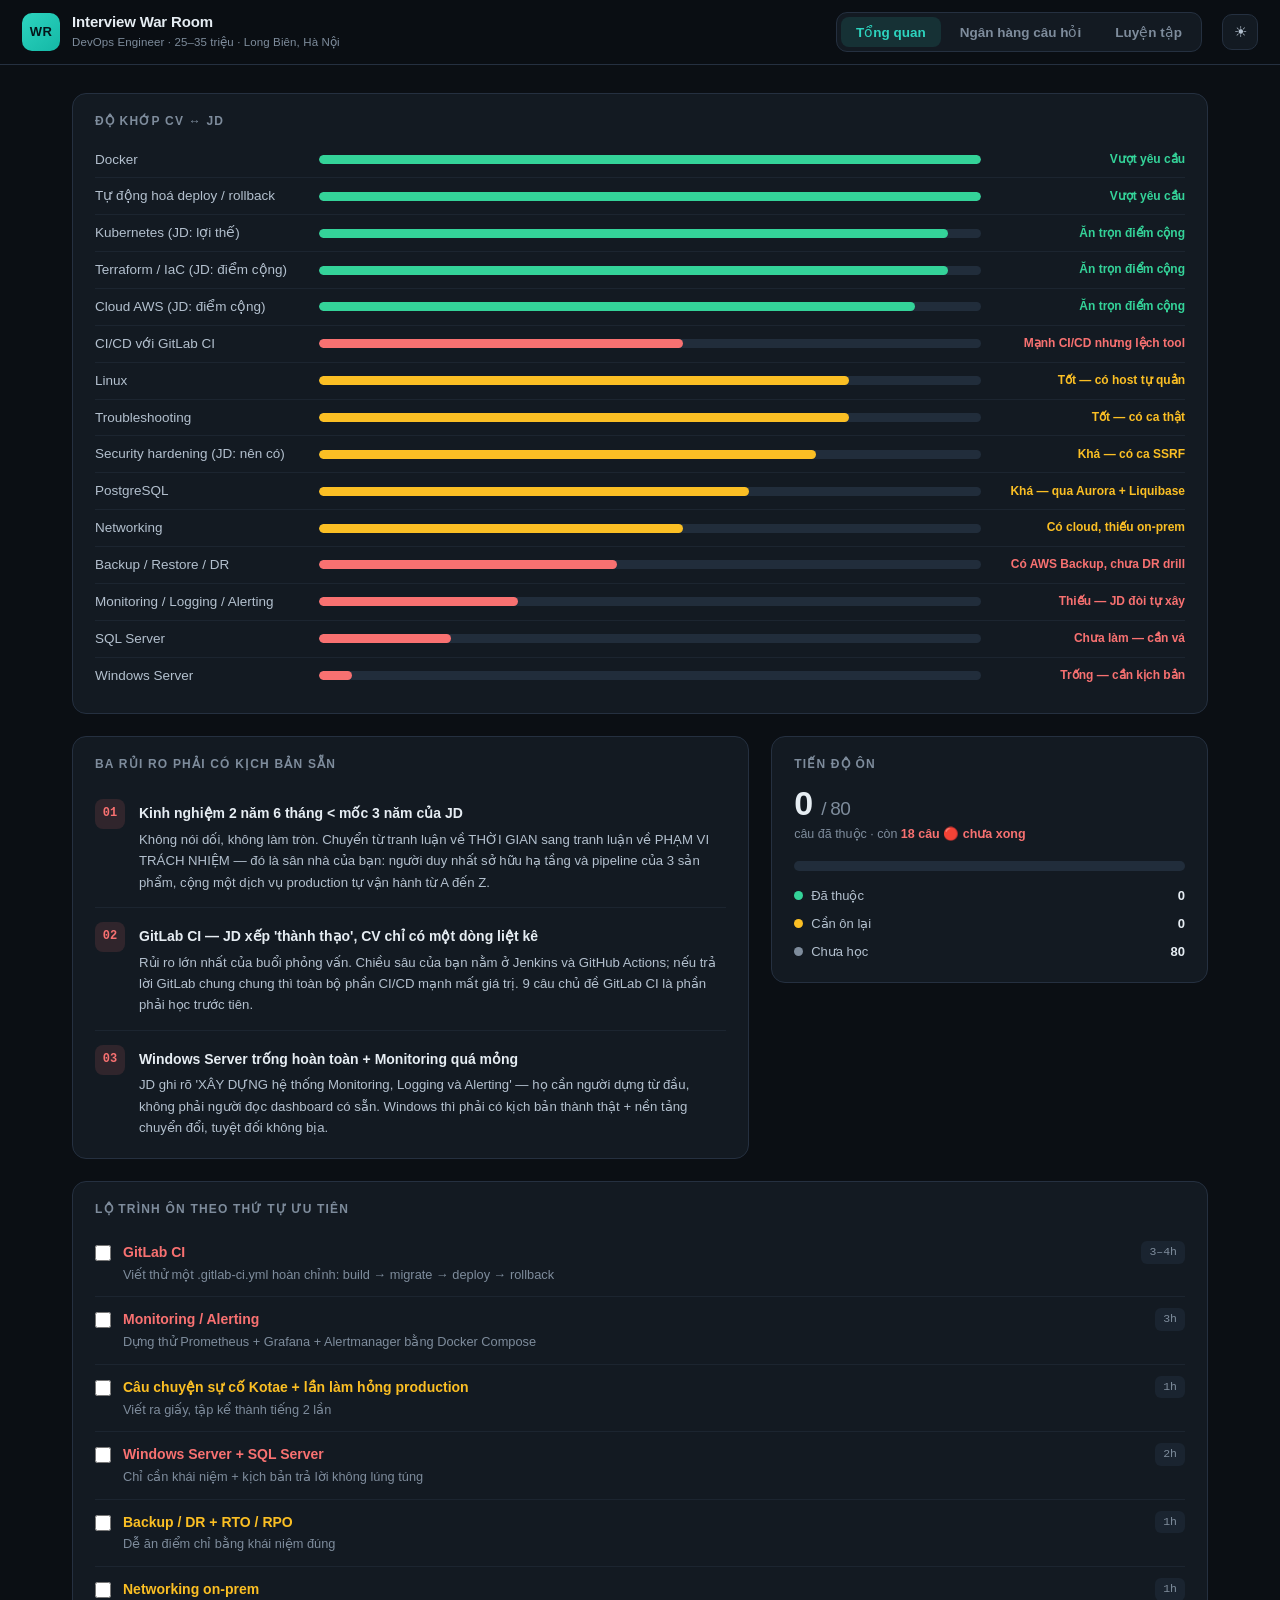
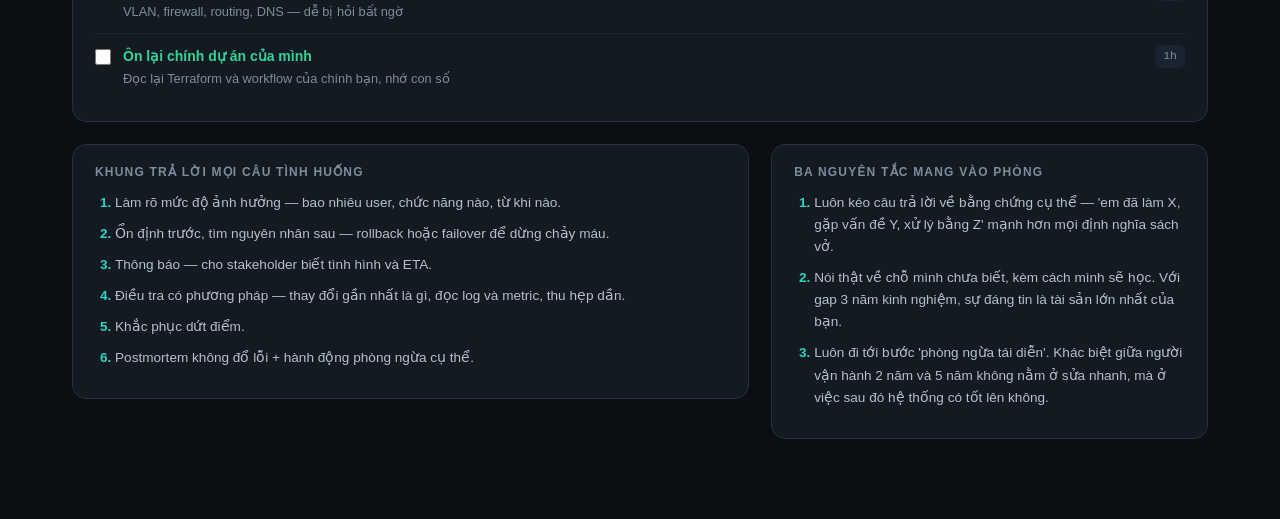
==== index.html @ 9ef762bd "feat: trang ôn phỏng vấn 3 màn hình, 91 câu hỏi Trang tĩnh không phụ thuộc thư viện ngoài, mở trực t" ====
<!DOCTYPE html>
<html lang="vi" data-theme="dark">
<head>
<meta charset="UTF-8">
<meta name="viewport" content="width=device-width, initial-scale=1">
<title>Interview War Room — DevOps Engineer</title>
<meta name="robots" content="noindex, nofollow, noarchive, nosnippet">
<meta name="googlebot" content="noindex, nofollow">
<meta name="description" content="Bộ ôn phỏng vấn vị trí DevOps Engineer: 91 câu hỏi, phân tích độ khớp CV và JD, chế độ luyện tập.">
<link rel="stylesheet" href="css/style.css">
<link rel="icon" href="data:image/svg+xml,<svg xmlns='http://www.w3.org/2000/svg' viewBox='0 0 100 100'><text y='.9em' font-size='90'>🎯</text></svg>">
</head>
<body>

<!-- ============ THANH TRÊN ============ -->
<header class="topbar">
  <div class="brand">
    <div class="brand-mark">WR</div>
    <div>
      <h1>Interview War Room</h1>
      <p class="brand-sub">DevOps Engineer · 25–35 triệu · Long Biên, Hà Nội</p>
    </div>
  </div>
  <nav class="tabs">
    <button class="tab is-active" data-view="dashboard">Tổng quan</button>
    <button class="tab" data-view="bank">Ngân hàng câu hỏi</button>
    <button class="tab" data-view="practice">Luyện tập</button>
  </nav>
  <button class="icon-btn" id="themeToggle" title="Đổi nền sáng / tối">☀</button>
</header>

<main>

<!-- ============ MÀN 1 · TỔNG QUAN ============ -->
<section class="view is-active" id="view-dashboard">
  <div class="wrap dash-grid">

    <div class="panel">
      <h2 class="section-title">Độ khớp CV ↔ JD</h2>
      <div id="matchList"></div>
    </div>

    <div class="two-col">
      <div class="panel">
        <h2 class="section-title">Ba rủi ro phải có kịch bản sẵn</h2>
        <div id="riskList"></div>
      </div>
      <div class="panel">
        <h2 class="section-title">Tiến độ ôn</h2>
        <div id="progressBox"></div>
      </div>
    </div>

    <div class="panel">
      <h2 class="section-title">Lộ trình ôn theo thứ tự ưu tiên</h2>
      <div id="roadmapList"></div>
    </div>

    <div class="two-col">
      <div class="panel">
        <h2 class="section-title">Khung trả lời mọi câu tình huống</h2>
        <ol class="rule-list" id="frameworkList"></ol>
      </div>
      <div class="panel">
        <h2 class="section-title">Ba nguyên tắc mang vào phòng</h2>
        <ol class="rule-list" id="ruleList"></ol>
      </div>
    </div>

  </div>
</section>

<!-- ============ MÀN 2 · NGÂN HÀNG CÂU HỎI ============ -->
<section class="view" id="view-bank">
  <div class="wrap">
    <div class="bank">

      <aside class="sidebar">
        <nav class="side-nav" id="sideNav"></nav>
      </aside>

      <div>
        <div class="toolbar">
          <label class="search">
            <span style="color:var(--muted)">⌕</span>
            <input type="search" id="searchInput" placeholder="Tìm trong câu hỏi, từ khoá, dàn ý…" autocomplete="off">
          </label>
          <div class="seg" id="segUu">
            <button data-uu="all" class="is-active">Tất cả</button>
            <button data-uu="gap">Gap</button>
            <button data-uu="high">Hay hỏi</button>
            <button data-uu="strong">Thế mạnh</button>
          </div>
          <label class="toggle">
            <input type="checkbox" id="chkChuaThuoc"> Chỉ câu chưa thuộc
          </label>
          <button class="btn btn-ghost" id="btnMoHet" style="padding:8px 14px;font-size:13px">Mở hết</button>
        </div>

        <div class="result-line" id="resultLine"></div>
        <div id="cardList"></div>
      </div>

    </div>
  </div>
</section>

<!-- ============ MÀN 3 · LUYỆN TẬP ============ -->
<section class="view" id="view-practice">
  <div class="practice-wrap">

    <div class="pr-bar">
      <span class="pr-count" id="prCount"></span>
      <span class="pr-timer" id="prTimer">00:00</span>
    </div>

    <div class="pr-stage" id="prStage">
      <div class="card-meta" id="prMeta"></div>
      <h2 class="pr-q" id="prQ"></h2>
      <div class="pr-body" id="prBody" hidden></div>
      <div class="pr-actions">
        <button class="btn" id="prReveal">Hiện gợi ý</button>
        <button class="btn btn-primary" id="prNext">Câu tiếp →</button>
        <button class="btn btn-ghost" id="prPrev">← Quay lại</button>
        <button class="btn btn-ghost" id="prShuffle" style="margin-left:auto">⟳ Trộn lại</button>
      </div>
    </div>

    <div class="pr-opts">
      <label class="toggle" style="background:transparent;border:0;padding:0">
        <input type="checkbox" id="prUuTien" checked> Ưu tiên câu 🔴 và câu chưa thuộc
      </label>
      <label class="toggle" style="background:transparent;border:0;padding:0">
        <input type="checkbox" id="prTron" checked> Trộn ngẫu nhiên
      </label>
    </div>

    <p class="pr-hint">
      <kbd>Space</kbd> hiện gợi ý · <kbd>→</kbd> câu tiếp · <kbd>←</kbd> quay lại
      &nbsp;·&nbsp; Đồng hồ chuyển vàng ở 1:30 và đỏ ở 2:00 — câu trả lời tốt thường gọn trong khoảng đó.
    </p>

  </div>
</section>

</main>

<script src="js/data.js"></script>
<script src="js/app.js"></script>
</body>
</html>
---- css/style.css ----
/* ============================================================
   Interview War Room — style.css
   Dark mặc định, có light mode, responsive, và bản in tử tế.
   ============================================================ */

/* ---------- 1. Design tokens ---------- */
:root {
  --bg:          #0b0f14;
  --surface:     #131a22;
  --surface-2:   #1a2430;
  --surface-3:   #212d3b;
  --border:      #253040;
  --border-soft: #1c2530;
  --text:        #e6edf3;
  --text-dim:    #b3c0ce;
  --muted:       #7e8c9c;
  --accent:      #2dd4bf;
  --accent-dim:  #14b8a6;
  --accent-bg:   rgba(45, 212, 191, .12);

  --gap:     #f87171;
  --gap-bg:  rgba(248, 113, 113, .13);
  --high:    #fbbf24;
  --high-bg: rgba(251, 191, 36, .13);
  --strong:  #34d399;
  --strong-bg: rgba(52, 211, 153, .13);

  --radius:   14px;
  --radius-s: 9px;
  --shadow:   0 1px 2px rgba(0,0,0,.4), 0 8px 24px rgba(0,0,0,.24);
  --mono: ui-monospace, "SF Mono", "JetBrains Mono", "Fira Code", Menlo, Consolas, monospace;
  --sans: -apple-system, BlinkMacSystemFont, "Segoe UI", Inter, "Noto Sans", Roboto, Arial, sans-serif;
}

[data-theme="light"] {
  --bg:          #f4f7fa;
  --surface:     #ffffff;
  --surface-2:   #eef2f6;
  --surface-3:   #e3e9f0;
  --border:      #d5dde6;
  --border-soft: #e6ecf2;
  --text:        #16202b;
  --text-dim:    #35475a;
  --muted:       #64748b;
  --accent:      #0d9488;
  --accent-dim:  #0f766e;
  --accent-bg:   rgba(13, 148, 136, .10);

  --gap:     #dc2626;
  --gap-bg:  rgba(220, 38, 38, .09);
  --high:    #b45309;
  --high-bg: rgba(180, 83, 9, .10);
  --strong:  #047857;
  --strong-bg: rgba(4, 120, 87, .10);

  --shadow: 0 1px 2px rgba(16,32,48,.06), 0 6px 20px rgba(16,32,48,.08);
}

/* ---------- 2. Base ---------- */
* { box-sizing: border-box; }

html { scroll-behavior: smooth; }

body {
  margin: 0;
  font-family: var(--sans);
  font-size: 15px;
  line-height: 1.62;
  color: var(--text);
  background: var(--bg);
  -webkit-font-smoothing: antialiased;
}

code, .mono { font-family: var(--mono); }

code {
  background: var(--surface-3);
  border: 1px solid var(--border-soft);
  border-radius: 5px;
  padding: .08em .4em;
  font-size: .87em;
  color: var(--accent);
  white-space: nowrap;
}
[data-theme="light"] code { color: var(--accent-dim); }

h1, h2, h3 { line-height: 1.3; margin: 0; font-weight: 650; letter-spacing: -.01em; }

button { font-family: inherit; font-size: inherit; cursor: pointer; }

::selection { background: var(--accent); color: #041014; }

/* ---------- 3. Topbar ---------- */
.topbar {
  position: sticky; top: 0; z-index: 50;
  display: flex; align-items: center; gap: 20px;
  padding: 12px 22px;
  background: color-mix(in srgb, var(--bg) 88%, transparent);
  backdrop-filter: blur(12px);
  border-bottom: 1px solid var(--border);
}

.brand { display: flex; align-items: center; gap: 12px; min-width: 0; }

.brand-mark {
  flex: none;
  width: 38px; height: 38px;
  display: grid; place-items: center;
  border-radius: 10px;
  background: linear-gradient(140deg, var(--accent), var(--accent-dim));
  color: #04161a;
  font-weight: 800; font-size: 13px; letter-spacing: .04em;
}

.brand h1 { font-size: 15px; }
.brand-sub { margin: 1px 0 0; font-size: 11.5px; color: var(--muted); letter-spacing: .01em; }

.tabs { display: flex; gap: 4px; margin-left: auto; background: var(--surface); padding: 4px; border-radius: 11px; border: 1px solid var(--border); }

.tab {
  border: 0; background: transparent; color: var(--muted);
  padding: 7px 15px; border-radius: 8px; font-size: 13.5px; font-weight: 550;
  transition: background .15s, color .15s;
  white-space: nowrap;
}
.tab:hover { color: var(--text-dim); }
.tab.is-active { background: var(--accent-bg); color: var(--accent); }

.icon-btn {
  flex: none;
  width: 36px; height: 36px;
  display: grid; place-items: center;
  border: 1px solid var(--border); border-radius: 10px;
  background: var(--surface); color: var(--text-dim);
  font-size: 15px;
  transition: border-color .15s, color .15s;
}
.icon-btn:hover { border-color: var(--accent); color: var(--accent); }

/* ---------- 4. Views & layout ---------- */
.view { display: none; }
.view.is-active { display: block; animation: fade .22s ease; }
@keyframes fade { from { opacity: 0; transform: translateY(4px); } to { opacity: 1; transform: none; } }

.wrap { max-width: 1180px; margin: 0 auto; padding: 28px 22px 80px; }

.section-title {
  font-size: 12px; font-weight: 700; letter-spacing: .1em; text-transform: uppercase;
  color: var(--muted); margin: 0 0 12px;
}

.panel {
  background: var(--surface);
  border: 1px solid var(--border);
  border-radius: var(--radius);
  padding: 20px 22px;
}

/* ---------- 5. Dashboard ---------- */
.dash-grid { display: grid; gap: 22px; }

.match-row {
  display: grid;
  grid-template-columns: 210px 1fr 190px;
  align-items: center; gap: 14px;
  padding: 7px 0;
  border-bottom: 1px solid var(--border-soft);
}
.match-row:last-child { border-bottom: 0; }
.match-name { font-size: 13.5px; color: var(--text-dim); }

.bar { height: 9px; border-radius: 99px; background: var(--surface-3); overflow: hidden; }
.bar > i {
  display: block; height: 100%; border-radius: 99px;
  background: var(--c);
  animation: grow .7s cubic-bezier(.22,.9,.3,1) both;
}
@keyframes grow { from { width: 0 !important; } }

.match-tag { font-size: 12px; font-weight: 600; color: var(--c); text-align: right; }

.two-col { display: grid; grid-template-columns: 1.55fr 1fr; gap: 22px; align-items: start; }

.risk-card {
  display: flex; gap: 14px;
  padding: 14px 0;
  border-bottom: 1px solid var(--border-soft);
}
.risk-card:last-child { border-bottom: 0; padding-bottom: 0; }
.risk-no {
  flex: none; font-family: var(--mono); font-size: 12px; font-weight: 700;
  color: var(--gap); background: var(--gap-bg);
  width: 30px; height: 30px; display: grid; place-items: center; border-radius: 8px;
}
.risk-ten { font-size: 14px; font-weight: 650; margin: 3px 0 4px; }
.risk-noi { font-size: 13.2px; color: var(--text-dim); margin: 0; }

.stat-big { font-size: 34px; font-weight: 700; letter-spacing: -.02em; line-height: 1.1; }
.stat-sub { font-size: 12.5px; color: var(--muted); margin-top: 2px; }

.progress-track { height: 10px; border-radius: 99px; background: var(--surface-3); overflow: hidden; margin: 16px 0 14px; }
.progress-track > i { display: block; height: 100%; background: linear-gradient(90deg, var(--accent-dim), var(--accent)); border-radius: 99px; transition: width .4s; }

.legend { display: flex; flex-direction: column; gap: 7px; font-size: 13px; }
.legend div { display: flex; align-items: center; gap: 8px; color: var(--text-dim); }
.legend b { margin-left: auto; font-variant-numeric: tabular-nums; color: var(--text); }
.dot { width: 9px; height: 9px; border-radius: 50%; background: var(--c); flex: none; }

.rm-item { display: flex; gap: 12px; align-items: flex-start; padding: 11px 0; border-bottom: 1px solid var(--border-soft); }
.rm-item:last-child { border-bottom: 0; }
.rm-item input { margin: 4px 0 0; width: 16px; height: 16px; accent-color: var(--accent); flex: none; cursor: pointer; }
.rm-item.done .rm-ten { text-decoration: line-through; color: var(--muted); }
.rm-ten { font-size: 14px; font-weight: 600; }
.rm-ghi { font-size: 12.8px; color: var(--muted); margin-top: 1px; }
.rm-gio { margin-left: auto; font-family: var(--mono); font-size: 11.5px; color: var(--muted); background: var(--surface-2); padding: 2px 8px; border-radius: 6px; flex: none; }

.rule-list { margin: 0; padding-left: 20px; }
.rule-list li { margin-bottom: 9px; color: var(--text-dim); font-size: 13.6px; }
.rule-list li::marker { color: var(--accent); font-weight: 700; }

/* ---------- 6. Bank layout ---------- */
.bank { display: grid; grid-template-columns: 236px 1fr; gap: 24px; align-items: start; }

.sidebar { position: sticky; top: 74px; }
.side-group + .side-group { margin-top: 18px; }
.side-head {
  font-size: 11px; font-weight: 700; letter-spacing: .09em; text-transform: uppercase;
  color: var(--muted); padding: 0 10px 7px;
}
.side-link {
  display: flex; align-items: center; gap: 8px; width: 100%;
  border: 0; background: transparent; color: var(--text-dim);
  padding: 6px 10px; border-radius: 8px; font-size: 13.4px; text-align: left;
  transition: background .13s, color .13s;
}
.side-link:hover { background: var(--surface-2); color: var(--text); }
.side-link.is-active { background: var(--accent-bg); color: var(--accent); font-weight: 600; }
.side-count { margin-left: auto; font-size: 11.5px; color: var(--muted); font-variant-numeric: tabular-nums; }
.side-link.is-active .side-count { color: var(--accent); }

/* ---------- 7. Toolbar ---------- */
.toolbar { display: flex; flex-wrap: wrap; gap: 10px; align-items: center; margin-bottom: 18px; }

.search {
  flex: 1 1 240px; min-width: 200px;
  display: flex; align-items: center; gap: 9px;
  background: var(--surface); border: 1px solid var(--border);
  border-radius: 10px; padding: 0 12px;
}
.search:focus-within { border-color: var(--accent); }
.search input {
  flex: 1; border: 0; outline: 0; background: transparent;
  color: var(--text); font-family: inherit; font-size: 14px; padding: 9px 0;
}
.search input::placeholder { color: var(--muted); }

.seg { display: flex; gap: 3px; background: var(--surface); border: 1px solid var(--border); border-radius: 10px; padding: 3px; }
.seg button {
  border: 0; background: transparent; color: var(--muted);
  padding: 6px 11px; border-radius: 7px; font-size: 12.8px; font-weight: 550; white-space: nowrap;
}
.seg button:hover { color: var(--text-dim); }
.seg button.is-active { background: var(--surface-3); color: var(--text); }
.seg button[data-uu="gap"].is-active     { background: var(--gap-bg);    color: var(--gap); }
.seg button[data-uu="high"].is-active    { background: var(--high-bg);   color: var(--high); }
.seg button[data-uu="strong"].is-active  { background: var(--strong-bg); color: var(--strong); }

.toggle {
  display: flex; align-items: center; gap: 8px;
  background: var(--surface); border: 1px solid var(--border);
  border-radius: 10px; padding: 8px 12px; font-size: 12.8px; color: var(--text-dim);
  user-select: none;
}
.toggle input { width: 15px; height: 15px; accent-color: var(--accent); cursor: pointer; margin: 0; }

.result-line { font-size: 12.5px; color: var(--muted); margin-bottom: 12px; }

/* ---------- 8. Question card ---------- */
.card {
  position: relative;
  background: var(--surface);
  border: 1px solid var(--border);
  border-left: 3px solid var(--c);
  border-radius: var(--radius);
  margin-bottom: 11px;
  overflow: hidden;
  transition: border-color .15s, box-shadow .18s, transform .18s;
}
.card:hover { box-shadow: var(--shadow); }
.card.is-open { border-color: var(--border); box-shadow: var(--shadow); }

.card-head { display: flex; align-items: flex-start; gap: 14px; padding: 15px 18px; cursor: pointer; }
.card-head:hover .card-q { color: var(--text); }

.card-main { flex: 1; min-width: 0; }

.card-meta { display: flex; align-items: center; gap: 9px; flex-wrap: wrap; margin-bottom: 7px; }

.pri {
  display: inline-flex; align-items: center; gap: 5px;
  font-size: 11px; font-weight: 700; letter-spacing: .02em;
  padding: 2px 8px; border-radius: 6px;
  color: var(--c); background: var(--c-bg);
}
.topic { font-size: 11.8px; color: var(--muted); }
.qid { font-family: var(--mono); font-size: 11px; color: var(--muted); opacity: .75; }

.card-q { font-size: 15.2px; font-weight: 600; color: var(--text-dim); margin: 0; transition: color .15s; }
.card.is-open .card-q { color: var(--text); }

.status-set { display: flex; gap: 3px; flex: none; }
.status-set button {
  width: 27px; height: 27px; display: grid; place-items: center;
  border: 1px solid var(--border); border-radius: 7px;
  background: transparent; color: var(--muted); font-size: 12px;
  transition: all .13s;
}
.status-set button:hover { border-color: var(--text-dim); color: var(--text-dim); }
.status-set button.on[data-s="new"]    { background: var(--surface-3); color: var(--text-dim); border-color: var(--border); }
.status-set button.on[data-s="review"] { background: var(--high-bg);   color: var(--high);   border-color: var(--high); }
.status-set button.on[data-s="known"]  { background: var(--strong-bg); color: var(--strong); border-color: var(--strong); }

.chev { flex: none; color: var(--muted); font-size: 11px; transition: transform .2s; margin-top: 4px; }
.card.is-open .chev { transform: rotate(180deg); }

.card-body { display: none; padding: 0 18px 18px; border-top: 1px dashed var(--border); margin-top: 2px; padding-top: 16px; }
.card.is-open .card-body { display: block; }

.blk + .blk { margin-top: 16px; }
.blk-head {
  font-size: 10.5px; font-weight: 700; letter-spacing: .1em; text-transform: uppercase;
  color: var(--muted); margin-bottom: 9px;
}

.chips { display: flex; flex-wrap: wrap; gap: 6px; }
.chip {
  font-family: var(--mono); font-size: 12px;
  background: var(--accent-bg); color: var(--accent);
  border: 1px solid color-mix(in srgb, var(--accent) 28%, transparent);
  padding: 3px 9px; border-radius: 7px;
}

.steps { list-style: none; margin: 0; padding: 0; counter-reset: s; }
.steps li {
  counter-increment: s;
  position: relative; padding-left: 30px; margin-bottom: 10px;
  font-size: 14px; color: var(--text-dim);
}
.steps li:last-child { margin-bottom: 0; }
.steps li::before {
  content: counter(s);
  position: absolute; left: 0; top: 1px;
  width: 20px; height: 20px; display: grid; place-items: center;
  border-radius: 6px; background: var(--surface-3); color: var(--muted);
  font-family: var(--mono); font-size: 11px; font-weight: 700;
}

.trap {
  display: flex; gap: 11px;
  background: var(--high-bg);
  border: 1px solid color-mix(in srgb, var(--high) 26%, transparent);
  border-radius: var(--radius-s);
  padding: 12px 14px;
  font-size: 13.4px; color: var(--text-dim);
}
.trap b { color: var(--high); font-weight: 700; }
.trap-ico { flex: none; color: var(--high); }

.empty { text-align: center; padding: 60px 20px; color: var(--muted); }
.empty-big { font-size: 32px; margin-bottom: 10px; opacity: .5; }

/* ---------- 9. Practice mode ---------- */
.practice-wrap { max-width: 760px; margin: 0 auto; padding: 40px 22px 80px; }

.pr-bar { display: flex; align-items: center; gap: 14px; margin-bottom: 30px; font-size: 12.5px; color: var(--muted); }
.pr-count { font-variant-numeric: tabular-nums; }
.pr-timer { margin-left: auto; font-family: var(--mono); font-size: 15px; color: var(--text-dim); font-variant-numeric: tabular-nums; }
.pr-timer.warn { color: var(--high); }
.pr-timer.over { color: var(--gap); }

.pr-stage {
  background: var(--surface); border: 1px solid var(--border);
  border-left: 3px solid var(--c);
  border-radius: var(--radius); padding: 34px 32px; min-height: 230px;
  display: flex; flex-direction: column;
}
.pr-q { font-size: 21px; font-weight: 650; line-height: 1.45; margin: 14px 0 0; }
.pr-body { margin-top: 26px; padding-top: 22px; border-top: 1px dashed var(--border); }
.pr-body[hidden] { display: none; }

.pr-actions { display: flex; gap: 10px; margin-top: 26px; flex-wrap: wrap; }
.btn {
  border: 1px solid var(--border); background: var(--surface-2); color: var(--text);
  padding: 10px 20px; border-radius: 10px; font-size: 14px; font-weight: 600;
  transition: all .14s;
}
.btn:hover { border-color: var(--text-dim); }
.btn-primary { background: var(--accent); border-color: var(--accent); color: #04161a; }
.btn-primary:hover { background: var(--accent-dim); border-color: var(--accent-dim); }
.btn-ghost { background: transparent; }

.pr-opts { display: flex; gap: 16px; flex-wrap: wrap; margin-top: 22px; font-size: 13px; color: var(--muted); }
.pr-hint { margin-top: 18px; font-size: 12px; color: var(--muted); text-align: center; }
kbd {
  font-family: var(--mono); font-size: 11px;
  background: var(--surface-2); border: 1px solid var(--border);
  border-bottom-width: 2px; border-radius: 5px; padding: 1px 6px; color: var(--text-dim);
}

/* ---------- 10. Responsive ---------- */
@media (max-width: 1000px) {
  .two-col { grid-template-columns: 1fr; }
  .bank { grid-template-columns: 1fr; }
  .sidebar { position: static; }
  .side-nav { display: flex; flex-wrap: wrap; gap: 6px; }
  .side-group { display: contents; }
  .side-head { width: 100%; padding: 8px 0 2px; }
  .side-link { width: auto; background: var(--surface); border: 1px solid var(--border); }
}

@media (max-width: 760px) {
  body { font-size: 14.5px; }
  .topbar { flex-wrap: wrap; gap: 12px; padding: 11px 16px; }
  .tabs { margin-left: 0; width: 100%; justify-content: space-between; }
  .tab { flex: 1; text-align: center; padding: 8px 6px; font-size: 12.8px; }
  .brand-sub { display: none; }
  .wrap { padding: 20px 14px 70px; }
  .panel { padding: 16px; border-radius: 12px; }
  .match-row { grid-template-columns: 1fr; gap: 5px; padding: 10px 0; }
  .match-tag { text-align: left; }
  .card-head { padding: 13px 14px; gap: 10px; }
  .card-body { padding: 14px 14px 16px; }
  .card-q { font-size: 14.6px; }
  .status-set { flex-direction: column; }
  .pr-stage { padding: 24px 18px; }
  .pr-q { font-size: 18px; }
  .practice-wrap { padding: 24px 14px 70px; }
}

/* ---------- 11. Print ---------- */
@media print {
  :root {
    --bg: #fff; --surface: #fff; --surface-2: #fff; --surface-3: #f2f2f2;
    --border: #bbb; --border-soft: #ddd;
    --text: #000; --text-dim: #222; --muted: #555; --accent: #0a6b60;
  }
  body { background: #fff; font-size: 11pt; }
  .topbar, .toolbar, .sidebar, .status-set, .chev, .icon-btn, .pr-actions, .pr-opts, .pr-hint, .result-line { display: none !important; }
  .view { display: block !important; }
  .bank { grid-template-columns: 1fr; }
  .wrap { max-width: none; padding: 0; }
  .card { break-inside: avoid; box-shadow: none; margin-bottom: 8pt; border: 1px solid #ccc; }
  .card .card-body { display: block !important; }
  .card-head { cursor: default; padding: 10pt 12pt 0; }
  .panel { break-inside: avoid; border: 1px solid #ccc; }
  a { color: #000; text-decoration: none; }
}
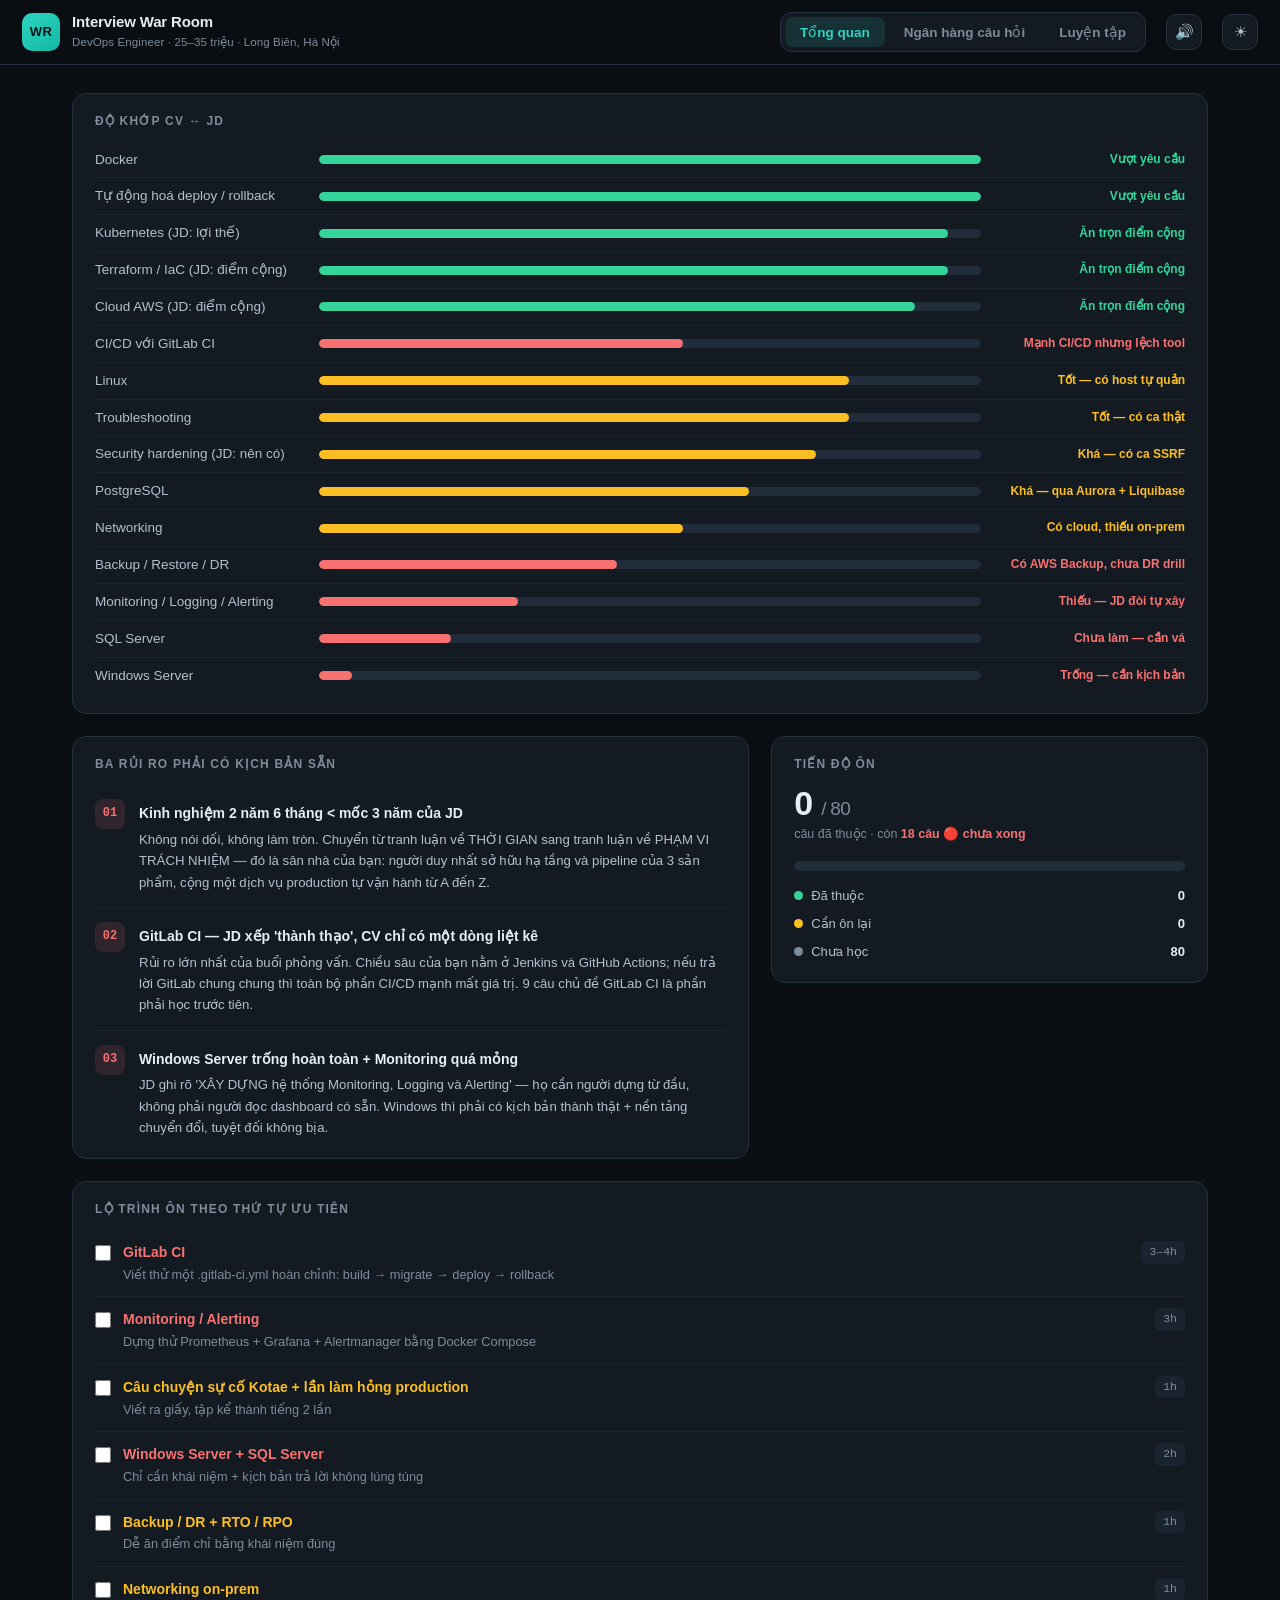
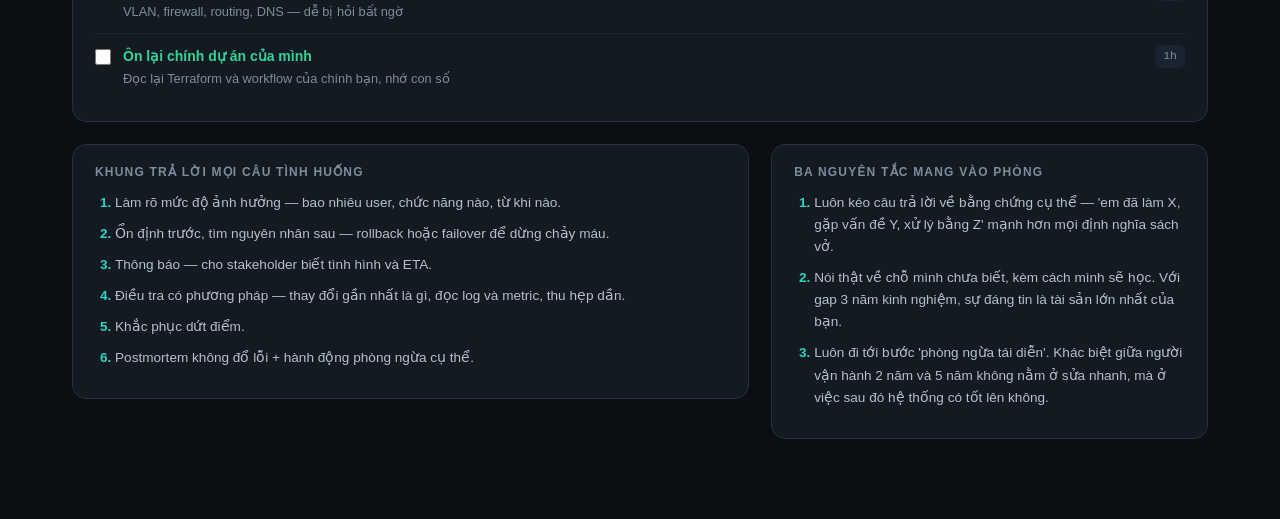
==== commit 7e4db06c: "feat: đọc câu hỏi và gợi ý thành tiếng Dùng Web Speech API có sẵn trong trình duyệt: không backend, " ====
--- a/index.html
+++ b/index.html
@@ -26,8 +26,33 @@
     <button class="tab" data-view="bank">Ngân hàng câu hỏi</button>
     <button class="tab" data-view="practice">Luyện tập</button>
   </nav>
+  <button class="icon-btn" id="audioToggle" title="Bảng điều khiển giọng đọc">🔊</button>
   <button class="icon-btn" id="themeToggle" title="Đổi nền sáng / tối">☀</button>
 </header>
+
+<!-- ============ THANH ÂM THANH ============ -->
+<div class="audiobar" id="audioBar" hidden>
+  <div class="audiobar-in">
+    <span class="am-status" id="amStatus">Chưa đọc gì</span>
+    <button class="btn-am" id="btnDung" disabled>■ Dừng</button>
+    <button class="btn-am" id="btnCai">Cài đặt giọng</button>
+  </div>
+  <div class="am-cai" id="amCai" hidden>
+    <label class="am-field">Giọng
+      <select id="selGiong"></select>
+    </label>
+    <label class="am-field">Tốc độ
+      <select id="selTocDo">
+        <option value="0.8">Chậm</option>
+        <option value="1" selected>Bình thường</option>
+        <option value="1.2">Nhanh</option>
+        <option value="1.5">Rất nhanh</option>
+      </select>
+    </label>
+    <button class="btn-am" id="btnThu">Nghe thử</button>
+  </div>
+  <p class="am-canh" id="amCanh" hidden></p>
+</div>
 
 <main>
 
@@ -122,7 +147,26 @@
         <button class="btn" id="prReveal">Hiện gợi ý</button>
         <button class="btn btn-primary" id="prNext">Câu tiếp →</button>
         <button class="btn btn-ghost" id="prPrev">← Quay lại</button>
-        <button class="btn btn-ghost" id="prShuffle" style="margin-left:auto">⟳ Trộn lại</button>
+        <button class="btn btn-ghost" id="prShuffle">⟳ Trộn lại</button>
+      </div>
+    </div>
+
+    <div class="pr-audio" id="prAudio">
+      <div class="pr-audio-row">
+        <button class="btn" id="prDocHoi">🔊 Đọc câu hỏi</button>
+        <button class="btn" id="prDocY">🔊 Đọc gợi ý</button>
+        <button class="btn btn-primary" id="prRanhTay">▶ Chế độ rảnh tay</button>
+      </div>
+      <div class="pr-audio-row pr-audio-opt">
+        <label class="toggle"><input type="checkbox" id="prTuDoc"> Tự đọc khi sang câu mới</label>
+        <label class="am-field">Chờ bạn trả lời
+          <select id="prCho">
+            <option value="15">15 giây</option>
+            <option value="25" selected>25 giây</option>
+            <option value="40">40 giây</option>
+            <option value="60">60 giây</option>
+          </select>
+        </label>
       </div>
     </div>
 
@@ -136,8 +180,8 @@
     </div>
 
     <p class="pr-hint">
-      <kbd>Space</kbd> hiện gợi ý · <kbd>→</kbd> câu tiếp · <kbd>←</kbd> quay lại
-      &nbsp;·&nbsp; Đồng hồ chuyển vàng ở 1:30 và đỏ ở 2:00 — câu trả lời tốt thường gọn trong khoảng đó.
+      <span class="only-desktop"><kbd>Space</kbd> hiện gợi ý · <kbd>→</kbd> câu tiếp · <kbd>←</kbd> quay lại
+      &nbsp;·&nbsp; </span>Đồng hồ chuyển vàng ở 1:30 và đỏ ở 2:00 — câu trả lời tốt thường gọn trong khoảng đó.
     </p>
 
   </div>
@@ -146,6 +190,7 @@
 </main>
 
 <script src="js/data.js"></script>
+<script src="js/tts.js"></script>
 <script src="js/app.js"></script>
 </body>
 </html>
--- a/css/style.css
+++ b/css/style.css
@@ -57,7 +57,7 @@
 }
 
 /* ---------- 2. Base ---------- */
-* { box-sizing: border-box; }
+* { box-sizing: border-box; -webkit-tap-highlight-color: transparent; }
 
 html { scroll-behavior: smooth; }
 
@@ -69,6 +69,8 @@
   color: var(--text);
   background: var(--bg);
   -webkit-font-smoothing: antialiased;
+  -webkit-text-size-adjust: 100%;
+  overflow-wrap: break-word;
 }
 
 code, .mono { font-family: var(--mono); }
@@ -219,9 +221,10 @@
 .rule-list li::marker { color: var(--accent); font-weight: 700; }
 
 /* ---------- 6. Bank layout ---------- */
-.bank { display: grid; grid-template-columns: 236px 1fr; gap: 24px; align-items: start; }
-
-.sidebar { position: sticky; top: 74px; }
+.bank { display: grid; grid-template-columns: 236px minmax(0, 1fr); gap: 24px; align-items: start; }
+.bank > * { min-width: 0; }   /* không có dòng này, dải chip cuộn ngang sẽ kéo phình cả grid */
+
+.sidebar { position: sticky; top: calc(var(--topbar-cao, 64px) + 11px); }
 .side-group + .side-group { margin-top: 18px; }
 .side-head {
   font-size: 11px; font-weight: 700; letter-spacing: .09em; text-transform: uppercase;
@@ -389,6 +392,7 @@
 .pr-body[hidden] { display: none; }
 
 .pr-actions { display: flex; gap: 10px; margin-top: 26px; flex-wrap: wrap; }
+#prShuffle { margin-left: auto; }
 .btn {
   border: 1px solid var(--border); background: var(--surface-2); color: var(--text);
   padding: 10px 20px; border-radius: 10px; font-size: 14px; font-weight: 600;
@@ -407,10 +411,93 @@
   border-bottom-width: 2px; border-radius: 5px; padding: 1px 6px; color: var(--text-dim);
 }
 
+/* ---------- 9b. Giọng đọc ---------- */
+.icon-btn.on { border-color: var(--accent); color: var(--accent); background: var(--accent-bg); }
+
+.audiobar {
+  position: sticky; top: var(--topbar-cao, 64px); z-index: 40;
+  background: color-mix(in srgb, var(--surface) 94%, transparent);
+  backdrop-filter: blur(10px);
+  border-bottom: 1px solid var(--border);
+}
+.audiobar-in {
+  max-width: 1180px; margin: 0 auto;
+  display: flex; flex-wrap: wrap; align-items: center; gap: 10px;
+  padding: 10px 22px;
+}
+
+.btn-am {
+  border: 1px solid var(--border); background: var(--surface-2); color: var(--text-dim);
+  padding: 7px 13px; border-radius: 8px; font-size: 12.8px; font-weight: 550;
+  transition: border-color .14s, color .14s;
+}
+.btn-am:hover:not(:disabled) { border-color: var(--accent); color: var(--accent); }
+.btn-am:disabled { opacity: .45; cursor: default; }
+
+.am-status {
+  font-size: 12.8px; color: var(--muted);
+  display: flex; align-items: center; gap: 8px;
+  min-width: 0; flex: 1 1 180px;
+}
+.am-status::before {
+  content: ""; flex: none;
+  width: 8px; height: 8px; border-radius: 50%;
+  background: var(--border);
+}
+body.dang-doc .am-status { color: var(--accent); }
+body.dang-doc .am-status::before { background: var(--accent); animation: nhip 1.1s ease-in-out infinite; }
+@keyframes nhip { 0%, 100% { opacity: .35; transform: scale(.8); } 50% { opacity: 1; transform: scale(1.25); } }
+
+.am-cai {
+  max-width: 1180px; margin: 0 auto;
+  display: flex; flex-wrap: wrap; align-items: center; gap: 12px;
+  padding: 0 22px 11px;
+}
+.btn-am.on { border-color: var(--accent); color: var(--accent); }
+
+.am-field { display: flex; align-items: center; gap: 7px; font-size: 12.5px; color: var(--muted); }
+.am-field select {
+  font-family: inherit; font-size: 12.8px;
+  background: var(--surface-2); color: var(--text);
+  border: 1px solid var(--border); border-radius: 8px;
+  padding: 6px 9px; max-width: 190px;
+}
+.am-field select:focus { outline: 0; border-color: var(--accent); }
+
+.am-canh {
+  max-width: 1180px; margin: 0 auto;
+  padding: 0 22px 11px;
+  font-size: 12.6px; color: var(--high); line-height: 1.55;
+}
+.am-canh code { color: inherit; }
+
+/* Nút loa trên từng thẻ */
+.tts-btn {
+  flex: none;
+  width: 27px; height: 27px; display: grid; place-items: center;
+  border: 1px solid var(--border); border-radius: 7px;
+  background: transparent; font-size: 12px; line-height: 1;
+  filter: grayscale(1) opacity(.55);
+  transition: filter .14s, border-color .14s;
+}
+.tts-btn:hover { filter: none; border-color: var(--accent); }
+
+/* Khu giọng đọc trong màn luyện tập */
+.pr-audio {
+  margin-top: 18px; padding: 15px 16px;
+  background: var(--surface); border: 1px solid var(--border); border-radius: var(--radius);
+  display: flex; flex-direction: column; gap: 11px;
+}
+.pr-audio-row { display: flex; flex-wrap: wrap; gap: 9px; align-items: center; }
+.pr-audio-row .btn { padding: 9px 15px; font-size: 13.3px; }
+.pr-audio-opt { padding-top: 10px; border-top: 1px dashed var(--border); font-size: 12.8px; }
+
 /* ---------- 10. Responsive ---------- */
+
+/* --- Máy tính bảng: bỏ cột sidebar, dồn về một cột --- */
 @media (max-width: 1000px) {
   .two-col { grid-template-columns: 1fr; }
-  .bank { grid-template-columns: 1fr; }
+  .bank { grid-template-columns: minmax(0, 1fr); }
   .sidebar { position: static; }
   .side-nav { display: flex; flex-wrap: wrap; gap: 6px; }
   .side-group { display: contents; }
@@ -418,23 +505,112 @@
   .side-link { width: auto; background: var(--surface); border: 1px solid var(--border); }
 }
 
+/* --- Điện thoại --- */
 @media (max-width: 760px) {
-  body { font-size: 14.5px; }
-  .topbar { flex-wrap: wrap; gap: 12px; padding: 11px 16px; }
-  .tabs { margin-left: 0; width: 100%; justify-content: space-between; }
-  .tab { flex: 1; text-align: center; padding: 8px 6px; font-size: 12.8px; }
+
+  body { font-size: 15px; line-height: 1.66; }
+
+  /* Thanh trên: hai hàng thay vì ba — nút đổi nền về cùng hàng với tiêu đề */
+  .topbar {
+    display: grid;
+    grid-template-columns: 1fr auto;
+    align-items: center;
+    gap: 9px 10px;
+    padding: 9px 14px;
+  }
+  .brand { grid-area: 1 / 1; }
+  .brand-mark { width: 32px; height: 32px; border-radius: 9px; font-size: 11.5px; }
+  .brand h1 { font-size: 14.5px; }
   .brand-sub { display: none; }
-  .wrap { padding: 20px 14px 70px; }
-  .panel { padding: 16px; border-radius: 12px; }
+  .icon-btn { grid-area: 1 / 2; width: 34px; height: 34px; }
+  .tabs { grid-area: 2 / 1 / 3 / 3; width: 100%; margin: 0; padding: 3px; }
+  .tab { flex: 1; text-align: center; padding: 9px 4px; font-size: 13px; }
+
+  .wrap { padding: 18px 14px 64px; }
+  .panel { padding: 15px 16px; border-radius: 12px; }
+
+  /* Chủ đề: dải cuộn ngang một hàng, tràn sát mép máy */
+  .sidebar { margin: 0 -14px 16px; min-width: 0; }
+  .side-nav {
+    flex-wrap: nowrap;
+    overflow-x: auto;
+    -webkit-overflow-scrolling: touch;
+    scrollbar-width: none;
+    padding: 2px 14px;
+    scroll-snap-type: x proximity;
+  }
+  .side-nav::-webkit-scrollbar { display: none; }
+  .side-head { display: none; }
+  .side-link { flex: none; white-space: nowrap; padding: 7px 13px; scroll-snap-align: start; }
+
+  /* Thanh công cụ: ô tìm kiếm riêng một hàng */
+  .toolbar { gap: 7px; margin-bottom: 13px; }
+  .search { flex: 1 1 100%; min-width: 0; }
+  .search input { font-size: 16px; }   /* dưới 16px thì iOS tự phóng to trang khi gõ */
+  .seg { flex: 1 1 100%; min-width: 0; overflow-x: auto; scrollbar-width: none; }
+  .seg::-webkit-scrollbar { display: none; }
+  .seg button { flex: 1 1 auto; white-space: nowrap; padding: 7px 9px; font-size: 12.5px; }
+  .toggle { flex: 1 1 auto; justify-content: center; padding: 8px 11px; }
+  #btnMoHet { flex: 0 0 auto; padding: 8px 14px !important; }
+
+  /* Thẻ câu hỏi: mũi tên nằm cạnh câu hỏi, nút trạng thái chỉ hiện khi mở thẻ
+     — nhờ vậy lúc lướt tìm câu, mỗi màn hình thấy được nhiều câu hơn hẳn */
+  .card { border-radius: 12px; margin-bottom: 9px; }
+  .card-head { flex-wrap: wrap; gap: 9px 8px; padding: 12px 14px; }
+  .card-main { flex: 1 1 calc(100% - 30px); }
+  .card-q { font-size: 15.4px; }
+  .chev { flex: none; align-self: flex-start; margin: 2px 0 0; padding: 4px; }
+  .status-set { flex: 1 1 100%; order: 3; flex-direction: row; gap: 6px; }
+  .status-set button { flex: 1; width: auto; height: 38px; font-size: 14px; }
+  .card:not(.is-open) .status-set { display: none; }
+  .card-body { padding: 15px 14px 16px; }
+  .steps li { padding-left: 27px; font-size: 14.6px; }
+  .trap { font-size: 14px; padding: 12px 13px; }
+  .blk + .blk { margin-top: 15px; }
+
+  /* Mã dài phải xuống dòng — không thì bị .card cắt mất chữ */
+  code { white-space: normal; overflow-wrap: anywhere; }
+  .chip { overflow-wrap: anywhere; }
+
+  /* Giọng đọc */
+  .audiobar-in { padding: 9px 14px; gap: 8px; }
+  .am-cai { padding: 0 14px 11px; gap: 9px; }
+  .am-canh { padding: 0 14px 10px; }
+  .am-field { flex: 1 1 100%; justify-content: space-between; }
+  .am-field select { flex: 1; max-width: 62%; font-size: 16px; }
+  .am-status { flex: 1 1 100%; }
+  .tts-btn { width: 34px; height: 34px; font-size: 15px; filter: none; }
+  .pr-audio { padding: 13px 14px; }
+  .pr-audio-row .btn { flex: 1 1 calc(50% - 5px); padding: 11px 8px; }
+  #prRanhTay { flex-basis: 100%; }
+  .pr-audio-opt { flex-direction: column; align-items: stretch; }
+
+  /* Tổng quan */
   .match-row { grid-template-columns: 1fr; gap: 5px; padding: 10px 0; }
   .match-tag { text-align: left; }
-  .card-head { padding: 13px 14px; gap: 10px; }
-  .card-body { padding: 14px 14px 16px; }
-  .card-q { font-size: 14.6px; }
-  .status-set { flex-direction: column; }
-  .pr-stage { padding: 24px 18px; }
-  .pr-q { font-size: 18px; }
-  .practice-wrap { padding: 24px 14px 70px; }
+  .rm-item { flex-wrap: wrap; }
+  .rm-gio { margin: 3px 0 0 28px; }
+  .risk-noi { font-size: 13.8px; }
+  .rule-list li { font-size: 14.2px; }
+
+  /* Luyện tập */
+  .practice-wrap { padding: 22px 14px 64px; }
+  .pr-stage { padding: 22px 17px; border-radius: 12px; }
+  .pr-q { font-size: 18.5px; }
+  .pr-actions { gap: 8px; }
+  .pr-actions .btn { flex: 1 1 calc(50% - 4px); padding: 12px 8px; }
+  #prShuffle { flex-basis: 100%; margin-left: 0; }
+  .pr-opts { flex-direction: column; gap: 10px; }
+  .only-desktop { display: none; }   /* phím tắt không dùng được trên điện thoại */
+}
+
+/* --- Điện thoại nhỏ (iPhone SE, máy 360px) --- */
+@media (max-width: 400px) {
+  .tab { font-size: 12.2px; padding: 9px 2px; }
+  .brand h1 { font-size: 13.5px; }
+  .card-q { font-size: 15px; }
+  .pr-q { font-size: 17px; }
+  .side-link { padding: 7px 11px; font-size: 13px; }
 }
 
 /* ---------- 11. Print ---------- */
@@ -445,9 +621,10 @@
     --text: #000; --text-dim: #222; --muted: #555; --accent: #0a6b60;
   }
   body { background: #fff; font-size: 11pt; }
-  .topbar, .toolbar, .sidebar, .status-set, .chev, .icon-btn, .pr-actions, .pr-opts, .pr-hint, .result-line { display: none !important; }
+  .topbar, .toolbar, .sidebar, .status-set, .chev, .icon-btn, .pr-actions, .pr-opts, .pr-hint,
+  .result-line, .audiobar, .am-cai, .tts-btn, .pr-audio { display: none !important; }
   .view { display: block !important; }
-  .bank { grid-template-columns: 1fr; }
+  .bank { grid-template-columns: minmax(0, 1fr); }
   .wrap { max-width: none; padding: 0; }
   .card { break-inside: avoid; box-shadow: none; margin-bottom: 8pt; border: 1px solid #ccc; }
   .card .card-body { display: block !important; }
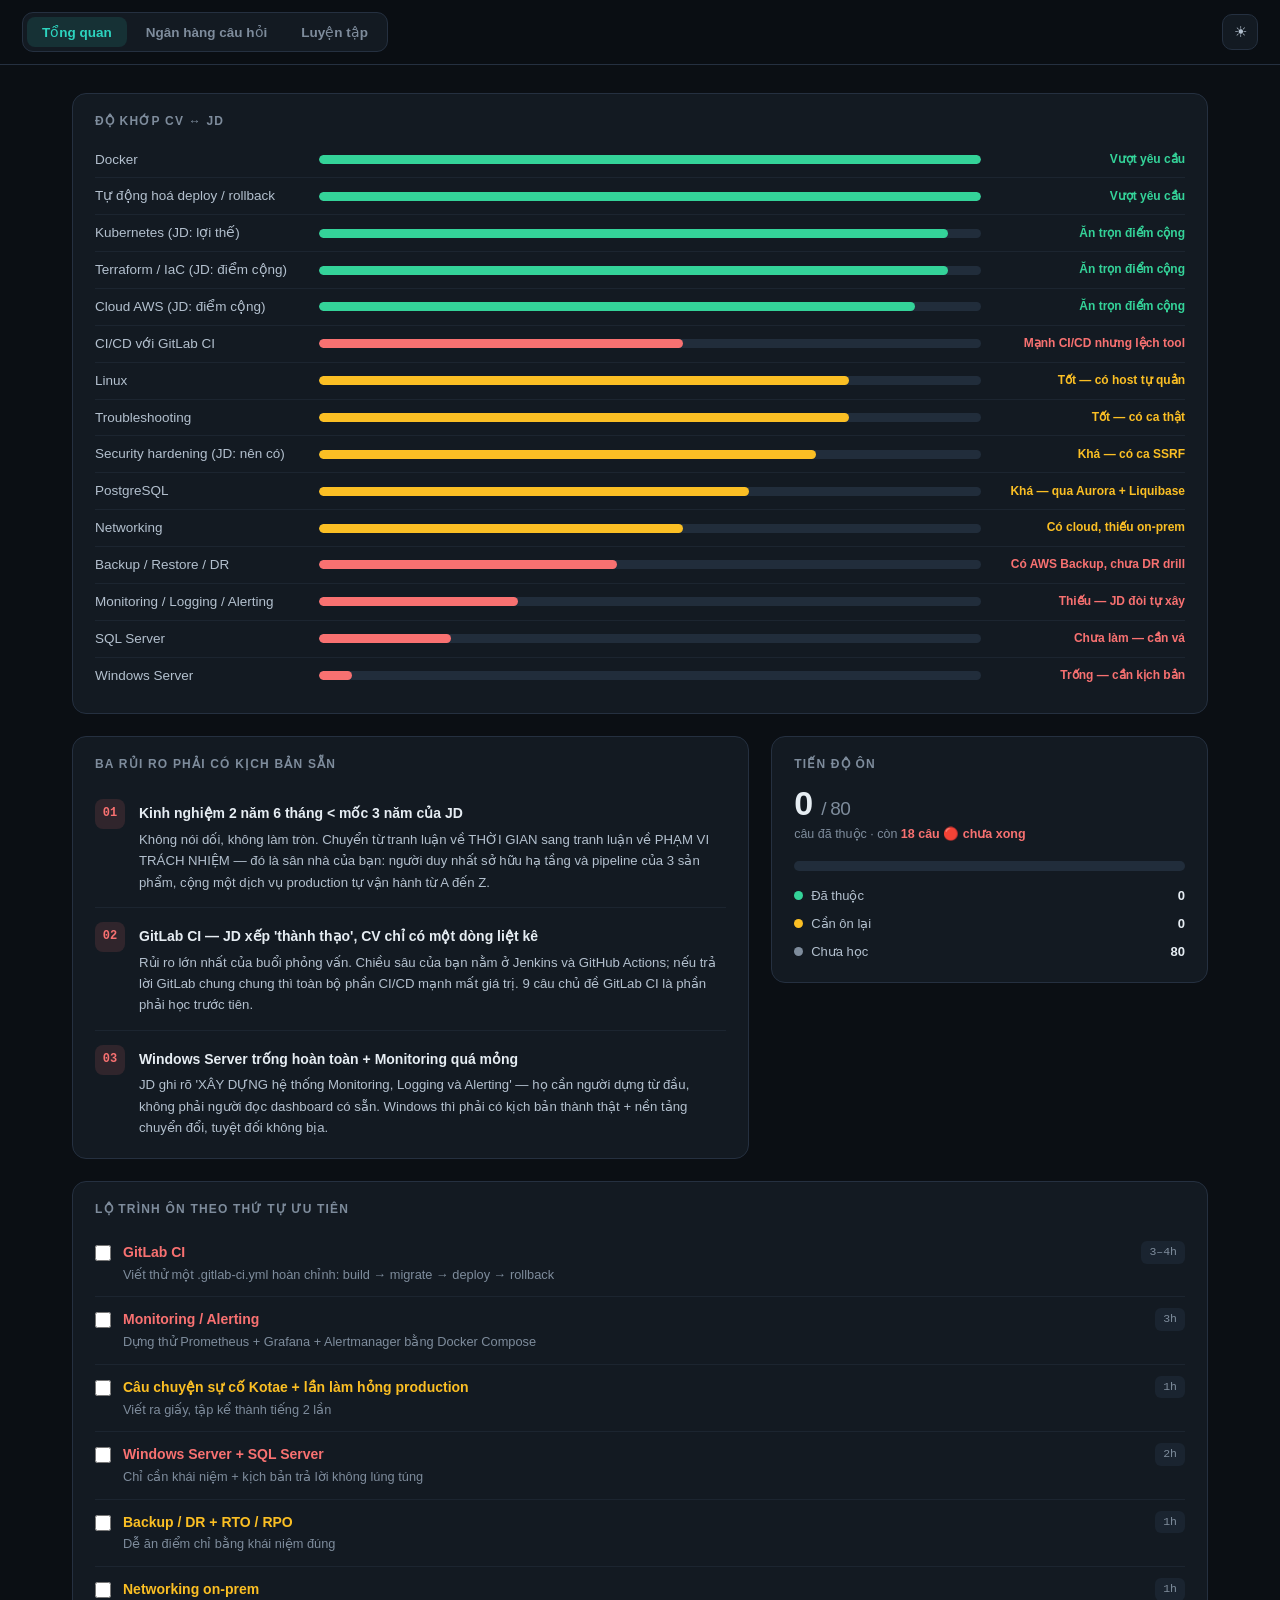
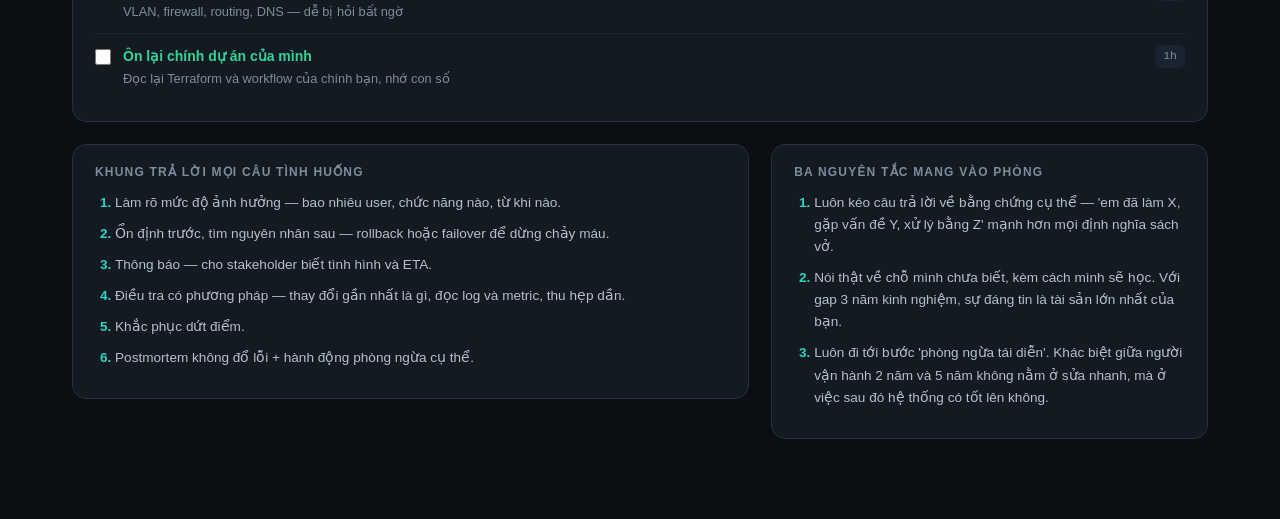
==== commit 6f833fe8: "fix: bỏ header thương hiệu và chức năng đọc giọng nói - Đổi tiêu đề tab thành "Interview Devops". - " ====
--- a/index.html
+++ b/index.html
@@ -3,7 +3,7 @@
 <head>
 <meta charset="UTF-8">
 <meta name="viewport" content="width=device-width, initial-scale=1">
-<title>Interview War Room — DevOps Engineer</title>
+<title>Interview Devops</title>
 <meta name="robots" content="noindex, nofollow, noarchive, nosnippet">
 <meta name="googlebot" content="noindex, nofollow">
 <meta name="description" content="Bộ ôn phỏng vấn vị trí DevOps Engineer: 91 câu hỏi, phân tích độ khớp CV và JD, chế độ luyện tập.">
@@ -14,45 +14,13 @@
 
 <!-- ============ THANH TRÊN ============ -->
 <header class="topbar">
-  <div class="brand">
-    <div class="brand-mark">WR</div>
-    <div>
-      <h1>Interview War Room</h1>
-      <p class="brand-sub">DevOps Engineer · 25–35 triệu · Long Biên, Hà Nội</p>
-    </div>
-  </div>
   <nav class="tabs">
     <button class="tab is-active" data-view="dashboard">Tổng quan</button>
     <button class="tab" data-view="bank">Ngân hàng câu hỏi</button>
     <button class="tab" data-view="practice">Luyện tập</button>
   </nav>
-  <button class="icon-btn" id="audioToggle" title="Bảng điều khiển giọng đọc">🔊</button>
   <button class="icon-btn" id="themeToggle" title="Đổi nền sáng / tối">☀</button>
 </header>
-
-<!-- ============ THANH ÂM THANH ============ -->
-<div class="audiobar" id="audioBar" hidden>
-  <div class="audiobar-in">
-    <span class="am-status" id="amStatus">Chưa đọc gì</span>
-    <button class="btn-am" id="btnDung" disabled>■ Dừng</button>
-    <button class="btn-am" id="btnCai">Cài đặt giọng</button>
-  </div>
-  <div class="am-cai" id="amCai" hidden>
-    <label class="am-field">Giọng
-      <select id="selGiong"></select>
-    </label>
-    <label class="am-field">Tốc độ
-      <select id="selTocDo">
-        <option value="0.8">Chậm</option>
-        <option value="1" selected>Bình thường</option>
-        <option value="1.2">Nhanh</option>
-        <option value="1.5">Rất nhanh</option>
-      </select>
-    </label>
-    <button class="btn-am" id="btnThu">Nghe thử</button>
-  </div>
-  <p class="am-canh" id="amCanh" hidden></p>
-</div>
 
 <main>
 
@@ -151,25 +119,6 @@
       </div>
     </div>
 
-    <div class="pr-audio" id="prAudio">
-      <div class="pr-audio-row">
-        <button class="btn" id="prDocHoi">🔊 Đọc câu hỏi</button>
-        <button class="btn" id="prDocY">🔊 Đọc gợi ý</button>
-        <button class="btn btn-primary" id="prRanhTay">▶ Chế độ rảnh tay</button>
-      </div>
-      <div class="pr-audio-row pr-audio-opt">
-        <label class="toggle"><input type="checkbox" id="prTuDoc"> Tự đọc khi sang câu mới</label>
-        <label class="am-field">Chờ bạn trả lời
-          <select id="prCho">
-            <option value="15">15 giây</option>
-            <option value="25" selected>25 giây</option>
-            <option value="40">40 giây</option>
-            <option value="60">60 giây</option>
-          </select>
-        </label>
-      </div>
-    </div>
-
     <div class="pr-opts">
       <label class="toggle" style="background:transparent;border:0;padding:0">
         <input type="checkbox" id="prUuTien" checked> Ưu tiên câu 🔴 và câu chưa thuộc
@@ -190,7 +139,6 @@
 </main>
 
 <script src="js/data.js"></script>
-<script src="js/tts.js"></script>
 <script src="js/app.js"></script>
 </body>
 </html>
--- a/css/style.css
+++ b/css/style.css
@@ -102,22 +102,7 @@
   border-bottom: 1px solid var(--border);
 }
 
-.brand { display: flex; align-items: center; gap: 12px; min-width: 0; }
-
-.brand-mark {
-  flex: none;
-  width: 38px; height: 38px;
-  display: grid; place-items: center;
-  border-radius: 10px;
-  background: linear-gradient(140deg, var(--accent), var(--accent-dim));
-  color: #04161a;
-  font-weight: 800; font-size: 13px; letter-spacing: .04em;
-}
-
-.brand h1 { font-size: 15px; }
-.brand-sub { margin: 1px 0 0; font-size: 11.5px; color: var(--muted); letter-spacing: .01em; }
-
-.tabs { display: flex; gap: 4px; margin-left: auto; background: var(--surface); padding: 4px; border-radius: 11px; border: 1px solid var(--border); }
+.tabs { display: flex; gap: 4px; margin-right: auto; background: var(--surface); padding: 4px; border-radius: 11px; border: 1px solid var(--border); }
 
 .tab {
   border: 0; background: transparent; color: var(--muted);
@@ -224,7 +209,7 @@
 .bank { display: grid; grid-template-columns: 236px minmax(0, 1fr); gap: 24px; align-items: start; }
 .bank > * { min-width: 0; }   /* không có dòng này, dải chip cuộn ngang sẽ kéo phình cả grid */
 
-.sidebar { position: sticky; top: calc(var(--topbar-cao, 64px) + 11px); }
+.sidebar { position: sticky; top: 74px; }
 .side-group + .side-group { margin-top: 18px; }
 .side-head {
   font-size: 11px; font-weight: 700; letter-spacing: .09em; text-transform: uppercase;
@@ -411,87 +396,6 @@
   border-bottom-width: 2px; border-radius: 5px; padding: 1px 6px; color: var(--text-dim);
 }
 
-/* ---------- 9b. Giọng đọc ---------- */
-.icon-btn.on { border-color: var(--accent); color: var(--accent); background: var(--accent-bg); }
-
-.audiobar {
-  position: sticky; top: var(--topbar-cao, 64px); z-index: 40;
-  background: color-mix(in srgb, var(--surface) 94%, transparent);
-  backdrop-filter: blur(10px);
-  border-bottom: 1px solid var(--border);
-}
-.audiobar-in {
-  max-width: 1180px; margin: 0 auto;
-  display: flex; flex-wrap: wrap; align-items: center; gap: 10px;
-  padding: 10px 22px;
-}
-
-.btn-am {
-  border: 1px solid var(--border); background: var(--surface-2); color: var(--text-dim);
-  padding: 7px 13px; border-radius: 8px; font-size: 12.8px; font-weight: 550;
-  transition: border-color .14s, color .14s;
-}
-.btn-am:hover:not(:disabled) { border-color: var(--accent); color: var(--accent); }
-.btn-am:disabled { opacity: .45; cursor: default; }
-
-.am-status {
-  font-size: 12.8px; color: var(--muted);
-  display: flex; align-items: center; gap: 8px;
-  min-width: 0; flex: 1 1 180px;
-}
-.am-status::before {
-  content: ""; flex: none;
-  width: 8px; height: 8px; border-radius: 50%;
-  background: var(--border);
-}
-body.dang-doc .am-status { color: var(--accent); }
-body.dang-doc .am-status::before { background: var(--accent); animation: nhip 1.1s ease-in-out infinite; }
-@keyframes nhip { 0%, 100% { opacity: .35; transform: scale(.8); } 50% { opacity: 1; transform: scale(1.25); } }
-
-.am-cai {
-  max-width: 1180px; margin: 0 auto;
-  display: flex; flex-wrap: wrap; align-items: center; gap: 12px;
-  padding: 0 22px 11px;
-}
-.btn-am.on { border-color: var(--accent); color: var(--accent); }
-
-.am-field { display: flex; align-items: center; gap: 7px; font-size: 12.5px; color: var(--muted); }
-.am-field select {
-  font-family: inherit; font-size: 12.8px;
-  background: var(--surface-2); color: var(--text);
-  border: 1px solid var(--border); border-radius: 8px;
-  padding: 6px 9px; max-width: 190px;
-}
-.am-field select:focus { outline: 0; border-color: var(--accent); }
-
-.am-canh {
-  max-width: 1180px; margin: 0 auto;
-  padding: 0 22px 11px;
-  font-size: 12.6px; color: var(--high); line-height: 1.55;
-}
-.am-canh code { color: inherit; }
-
-/* Nút loa trên từng thẻ */
-.tts-btn {
-  flex: none;
-  width: 27px; height: 27px; display: grid; place-items: center;
-  border: 1px solid var(--border); border-radius: 7px;
-  background: transparent; font-size: 12px; line-height: 1;
-  filter: grayscale(1) opacity(.55);
-  transition: filter .14s, border-color .14s;
-}
-.tts-btn:hover { filter: none; border-color: var(--accent); }
-
-/* Khu giọng đọc trong màn luyện tập */
-.pr-audio {
-  margin-top: 18px; padding: 15px 16px;
-  background: var(--surface); border: 1px solid var(--border); border-radius: var(--radius);
-  display: flex; flex-direction: column; gap: 11px;
-}
-.pr-audio-row { display: flex; flex-wrap: wrap; gap: 9px; align-items: center; }
-.pr-audio-row .btn { padding: 9px 15px; font-size: 13.3px; }
-.pr-audio-opt { padding-top: 10px; border-top: 1px dashed var(--border); font-size: 12.8px; }
-
 /* ---------- 10. Responsive ---------- */
 
 /* --- Máy tính bảng: bỏ cột sidebar, dồn về một cột --- */
@@ -510,7 +414,7 @@
 
   body { font-size: 15px; line-height: 1.66; }
 
-  /* Thanh trên: hai hàng thay vì ba — nút đổi nền về cùng hàng với tiêu đề */
+  /* Thanh trên: các tab và nút đổi nền chung một hàng */
   .topbar {
     display: grid;
     grid-template-columns: 1fr auto;
@@ -518,12 +422,8 @@
     gap: 9px 10px;
     padding: 9px 14px;
   }
-  .brand { grid-area: 1 / 1; }
-  .brand-mark { width: 32px; height: 32px; border-radius: 9px; font-size: 11.5px; }
-  .brand h1 { font-size: 14.5px; }
-  .brand-sub { display: none; }
   .icon-btn { grid-area: 1 / 2; width: 34px; height: 34px; }
-  .tabs { grid-area: 2 / 1 / 3 / 3; width: 100%; margin: 0; padding: 3px; }
+  .tabs { grid-area: 1 / 1; width: 100%; margin: 0; padding: 3px; }
   .tab { flex: 1; text-align: center; padding: 9px 4px; font-size: 13px; }
 
   .wrap { padding: 18px 14px 64px; }
@@ -572,19 +472,6 @@
   code { white-space: normal; overflow-wrap: anywhere; }
   .chip { overflow-wrap: anywhere; }
 
-  /* Giọng đọc */
-  .audiobar-in { padding: 9px 14px; gap: 8px; }
-  .am-cai { padding: 0 14px 11px; gap: 9px; }
-  .am-canh { padding: 0 14px 10px; }
-  .am-field { flex: 1 1 100%; justify-content: space-between; }
-  .am-field select { flex: 1; max-width: 62%; font-size: 16px; }
-  .am-status { flex: 1 1 100%; }
-  .tts-btn { width: 34px; height: 34px; font-size: 15px; filter: none; }
-  .pr-audio { padding: 13px 14px; }
-  .pr-audio-row .btn { flex: 1 1 calc(50% - 5px); padding: 11px 8px; }
-  #prRanhTay { flex-basis: 100%; }
-  .pr-audio-opt { flex-direction: column; align-items: stretch; }
-
   /* Tổng quan */
   .match-row { grid-template-columns: 1fr; gap: 5px; padding: 10px 0; }
   .match-tag { text-align: left; }
@@ -607,7 +494,6 @@
 /* --- Điện thoại nhỏ (iPhone SE, máy 360px) --- */
 @media (max-width: 400px) {
   .tab { font-size: 12.2px; padding: 9px 2px; }
-  .brand h1 { font-size: 13.5px; }
   .card-q { font-size: 15px; }
   .pr-q { font-size: 17px; }
   .side-link { padding: 7px 11px; font-size: 13px; }
@@ -621,8 +507,7 @@
     --text: #000; --text-dim: #222; --muted: #555; --accent: #0a6b60;
   }
   body { background: #fff; font-size: 11pt; }
-  .topbar, .toolbar, .sidebar, .status-set, .chev, .icon-btn, .pr-actions, .pr-opts, .pr-hint,
-  .result-line, .audiobar, .am-cai, .tts-btn, .pr-audio { display: none !important; }
+  .topbar, .toolbar, .sidebar, .status-set, .chev, .icon-btn, .pr-actions, .pr-opts, .pr-hint, .result-line { display: none !important; }
   .view { display: block !important; }
   .bank { grid-template-columns: minmax(0, 1fr); }
   .wrap { max-width: none; padding: 0; }
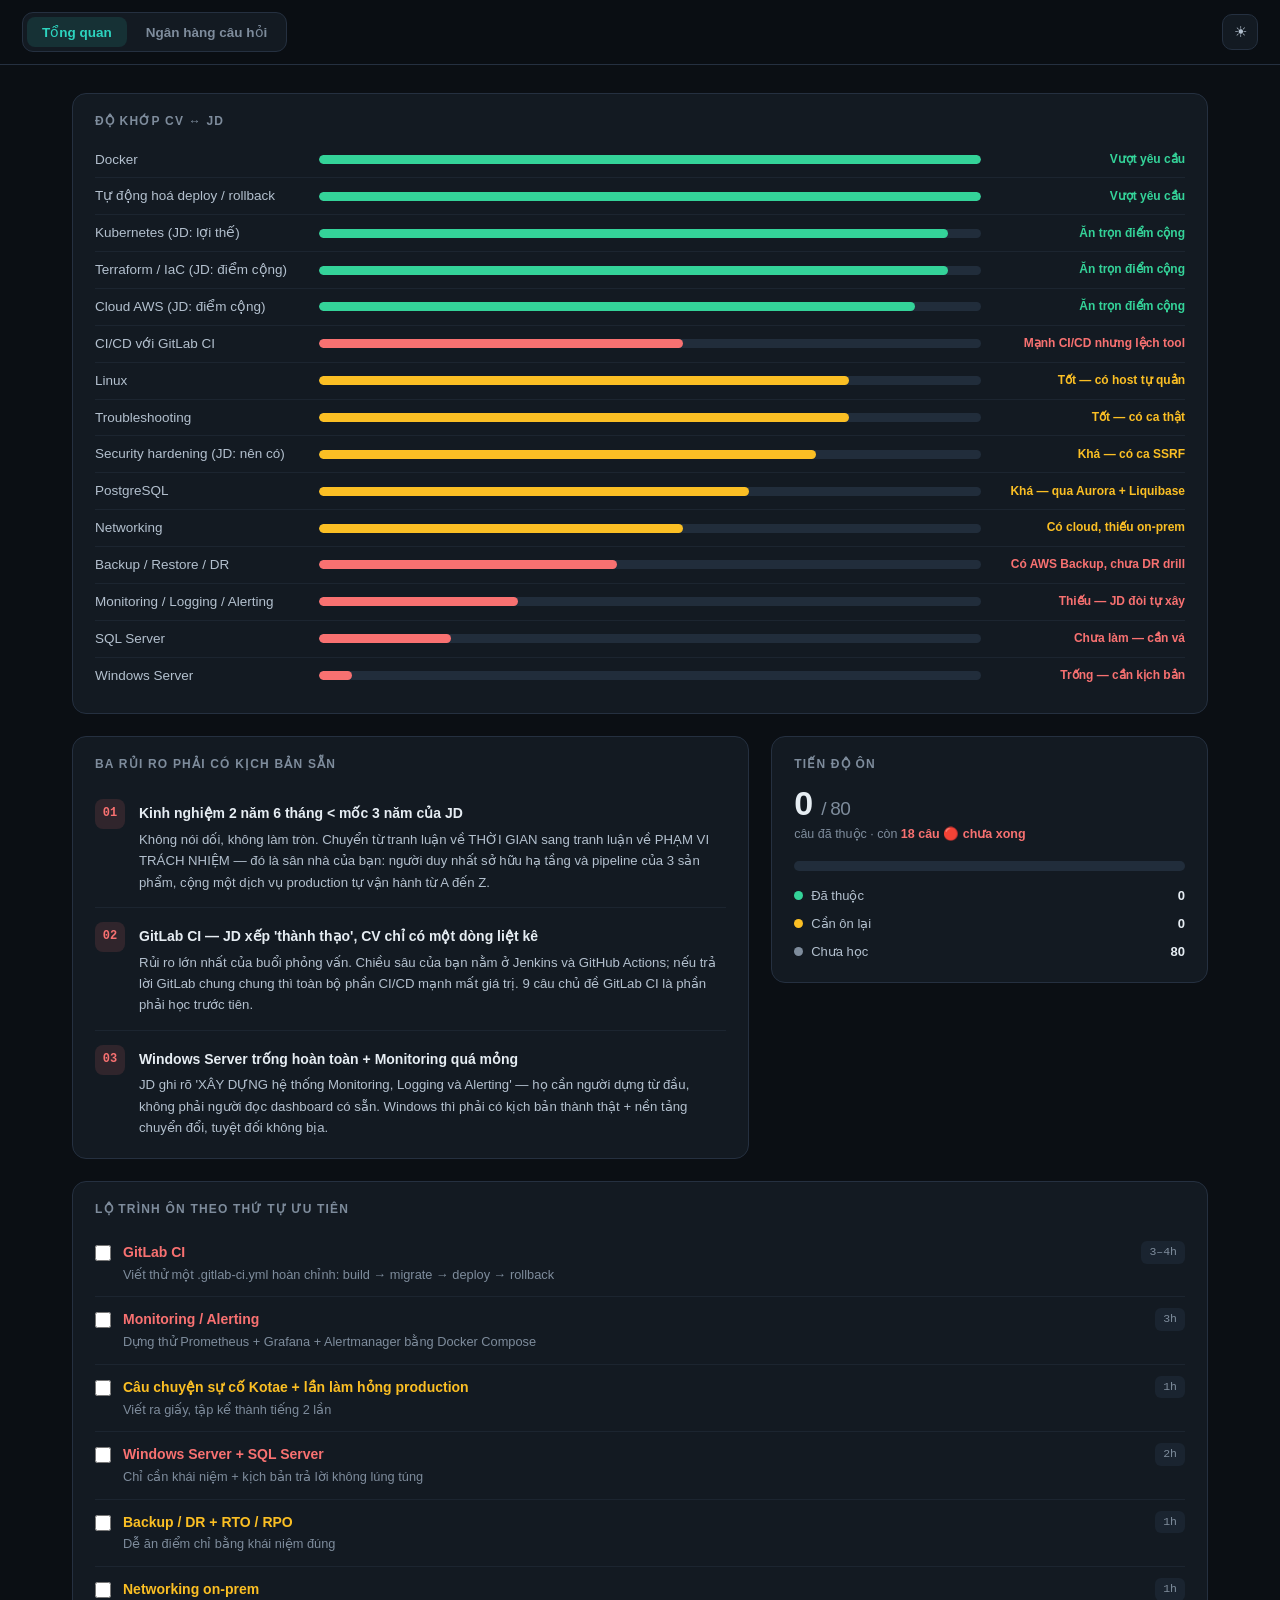
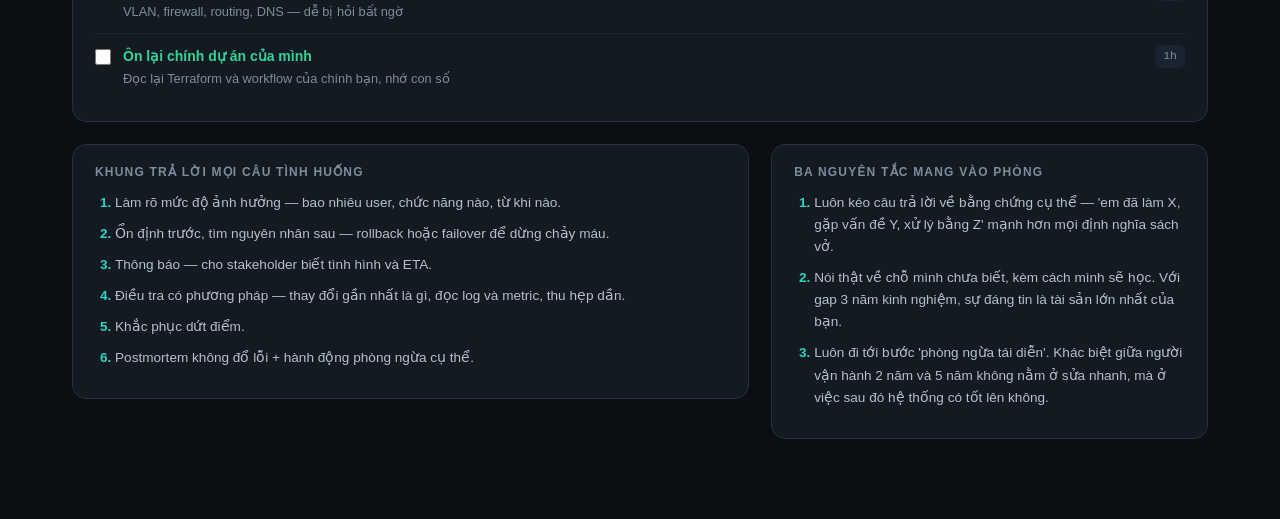
==== commit 5046b169: "fix: xoá tab Luyện tập Gỡ toàn bộ màn hình thứ ba, chỉ còn Tổng quan và Ngân hàng câu hỏi.  Đã xoá: " ====
--- a/index.html
+++ b/index.html
@@ -6,7 +6,7 @@
 <title>Interview Devops</title>
 <meta name="robots" content="noindex, nofollow, noarchive, nosnippet">
 <meta name="googlebot" content="noindex, nofollow">
-<meta name="description" content="Bộ ôn phỏng vấn vị trí DevOps Engineer: 91 câu hỏi, phân tích độ khớp CV và JD, chế độ luyện tập.">
+<meta name="description" content="Bộ ôn phỏng vấn vị trí DevOps Engineer: 91 câu hỏi và phân tích độ khớp CV với JD.">
 <link rel="stylesheet" href="css/style.css">
 <link rel="icon" href="data:image/svg+xml,<svg xmlns='http://www.w3.org/2000/svg' viewBox='0 0 100 100'><text y='.9em' font-size='90'>🎯</text></svg>">
 </head>
@@ -17,7 +17,6 @@
   <nav class="tabs">
     <button class="tab is-active" data-view="dashboard">Tổng quan</button>
     <button class="tab" data-view="bank">Ngân hàng câu hỏi</button>
-    <button class="tab" data-view="practice">Luyện tập</button>
   </nav>
   <button class="icon-btn" id="themeToggle" title="Đổi nền sáng / tối">☀</button>
 </header>
@@ -98,44 +97,6 @@
   </div>
 </section>
 
-<!-- ============ MÀN 3 · LUYỆN TẬP ============ -->
-<section class="view" id="view-practice">
-  <div class="practice-wrap">
-
-    <div class="pr-bar">
-      <span class="pr-count" id="prCount"></span>
-      <span class="pr-timer" id="prTimer">00:00</span>
-    </div>
-
-    <div class="pr-stage" id="prStage">
-      <div class="card-meta" id="prMeta"></div>
-      <h2 class="pr-q" id="prQ"></h2>
-      <div class="pr-body" id="prBody" hidden></div>
-      <div class="pr-actions">
-        <button class="btn" id="prReveal">Hiện gợi ý</button>
-        <button class="btn btn-primary" id="prNext">Câu tiếp →</button>
-        <button class="btn btn-ghost" id="prPrev">← Quay lại</button>
-        <button class="btn btn-ghost" id="prShuffle">⟳ Trộn lại</button>
-      </div>
-    </div>
-
-    <div class="pr-opts">
-      <label class="toggle" style="background:transparent;border:0;padding:0">
-        <input type="checkbox" id="prUuTien" checked> Ưu tiên câu 🔴 và câu chưa thuộc
-      </label>
-      <label class="toggle" style="background:transparent;border:0;padding:0">
-        <input type="checkbox" id="prTron" checked> Trộn ngẫu nhiên
-      </label>
-    </div>
-
-    <p class="pr-hint">
-      <span class="only-desktop"><kbd>Space</kbd> hiện gợi ý · <kbd>→</kbd> câu tiếp · <kbd>←</kbd> quay lại
-      &nbsp;·&nbsp; </span>Đồng hồ chuyển vàng ở 1:30 và đỏ ở 2:00 — câu trả lời tốt thường gọn trong khoảng đó.
-    </p>
-
-  </div>
-</section>
-
 </main>
 
 <script src="js/data.js"></script>
--- a/css/style.css
+++ b/css/style.css
@@ -357,44 +357,14 @@
 .empty { text-align: center; padding: 60px 20px; color: var(--muted); }
 .empty-big { font-size: 32px; margin-bottom: 10px; opacity: .5; }
 
-/* ---------- 9. Practice mode ---------- */
-.practice-wrap { max-width: 760px; margin: 0 auto; padding: 40px 22px 80px; }
-
-.pr-bar { display: flex; align-items: center; gap: 14px; margin-bottom: 30px; font-size: 12.5px; color: var(--muted); }
-.pr-count { font-variant-numeric: tabular-nums; }
-.pr-timer { margin-left: auto; font-family: var(--mono); font-size: 15px; color: var(--text-dim); font-variant-numeric: tabular-nums; }
-.pr-timer.warn { color: var(--high); }
-.pr-timer.over { color: var(--gap); }
-
-.pr-stage {
-  background: var(--surface); border: 1px solid var(--border);
-  border-left: 3px solid var(--c);
-  border-radius: var(--radius); padding: 34px 32px; min-height: 230px;
-  display: flex; flex-direction: column;
-}
-.pr-q { font-size: 21px; font-weight: 650; line-height: 1.45; margin: 14px 0 0; }
-.pr-body { margin-top: 26px; padding-top: 22px; border-top: 1px dashed var(--border); }
-.pr-body[hidden] { display: none; }
-
-.pr-actions { display: flex; gap: 10px; margin-top: 26px; flex-wrap: wrap; }
-#prShuffle { margin-left: auto; }
+/* ---------- 9. Nút ---------- */
 .btn {
   border: 1px solid var(--border); background: var(--surface-2); color: var(--text);
   padding: 10px 20px; border-radius: 10px; font-size: 14px; font-weight: 600;
   transition: all .14s;
 }
 .btn:hover { border-color: var(--text-dim); }
-.btn-primary { background: var(--accent); border-color: var(--accent); color: #04161a; }
-.btn-primary:hover { background: var(--accent-dim); border-color: var(--accent-dim); }
 .btn-ghost { background: transparent; }
-
-.pr-opts { display: flex; gap: 16px; flex-wrap: wrap; margin-top: 22px; font-size: 13px; color: var(--muted); }
-.pr-hint { margin-top: 18px; font-size: 12px; color: var(--muted); text-align: center; }
-kbd {
-  font-family: var(--mono); font-size: 11px;
-  background: var(--surface-2); border: 1px solid var(--border);
-  border-bottom-width: 2px; border-radius: 5px; padding: 1px 6px; color: var(--text-dim);
-}
 
 /* ---------- 10. Responsive ---------- */
 
@@ -480,22 +450,12 @@
   .risk-noi { font-size: 13.8px; }
   .rule-list li { font-size: 14.2px; }
 
-  /* Luyện tập */
-  .practice-wrap { padding: 22px 14px 64px; }
-  .pr-stage { padding: 22px 17px; border-radius: 12px; }
-  .pr-q { font-size: 18.5px; }
-  .pr-actions { gap: 8px; }
-  .pr-actions .btn { flex: 1 1 calc(50% - 4px); padding: 12px 8px; }
-  #prShuffle { flex-basis: 100%; margin-left: 0; }
-  .pr-opts { flex-direction: column; gap: 10px; }
-  .only-desktop { display: none; }   /* phím tắt không dùng được trên điện thoại */
 }
 
 /* --- Điện thoại nhỏ (iPhone SE, máy 360px) --- */
 @media (max-width: 400px) {
   .tab { font-size: 12.2px; padding: 9px 2px; }
   .card-q { font-size: 15px; }
-  .pr-q { font-size: 17px; }
   .side-link { padding: 7px 11px; font-size: 13px; }
 }
 
@@ -507,7 +467,7 @@
     --text: #000; --text-dim: #222; --muted: #555; --accent: #0a6b60;
   }
   body { background: #fff; font-size: 11pt; }
-  .topbar, .toolbar, .sidebar, .status-set, .chev, .icon-btn, .pr-actions, .pr-opts, .pr-hint, .result-line { display: none !important; }
+  .topbar, .toolbar, .sidebar, .status-set, .chev, .icon-btn, .result-line { display: none !important; }
   .view { display: block !important; }
   .bank { grid-template-columns: minmax(0, 1fr); }
   .wrap { max-width: none; padding: 0; }
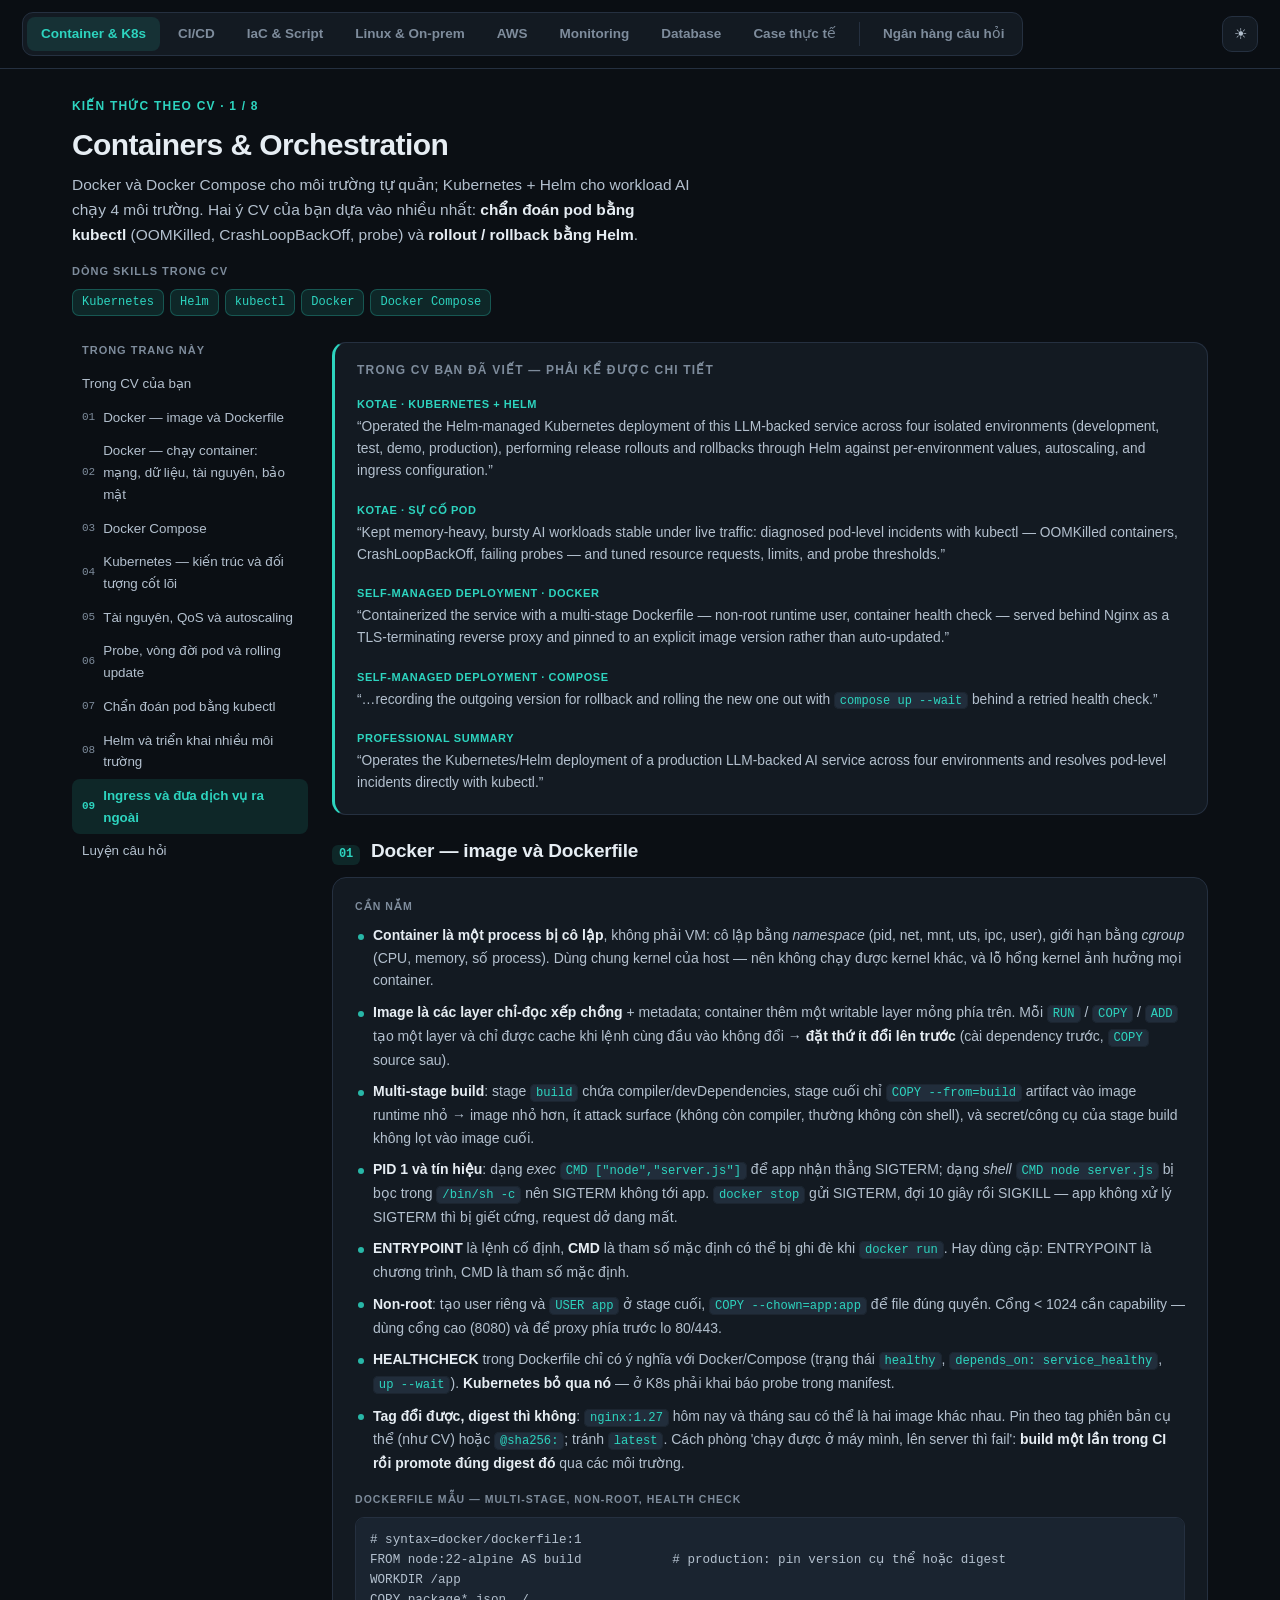
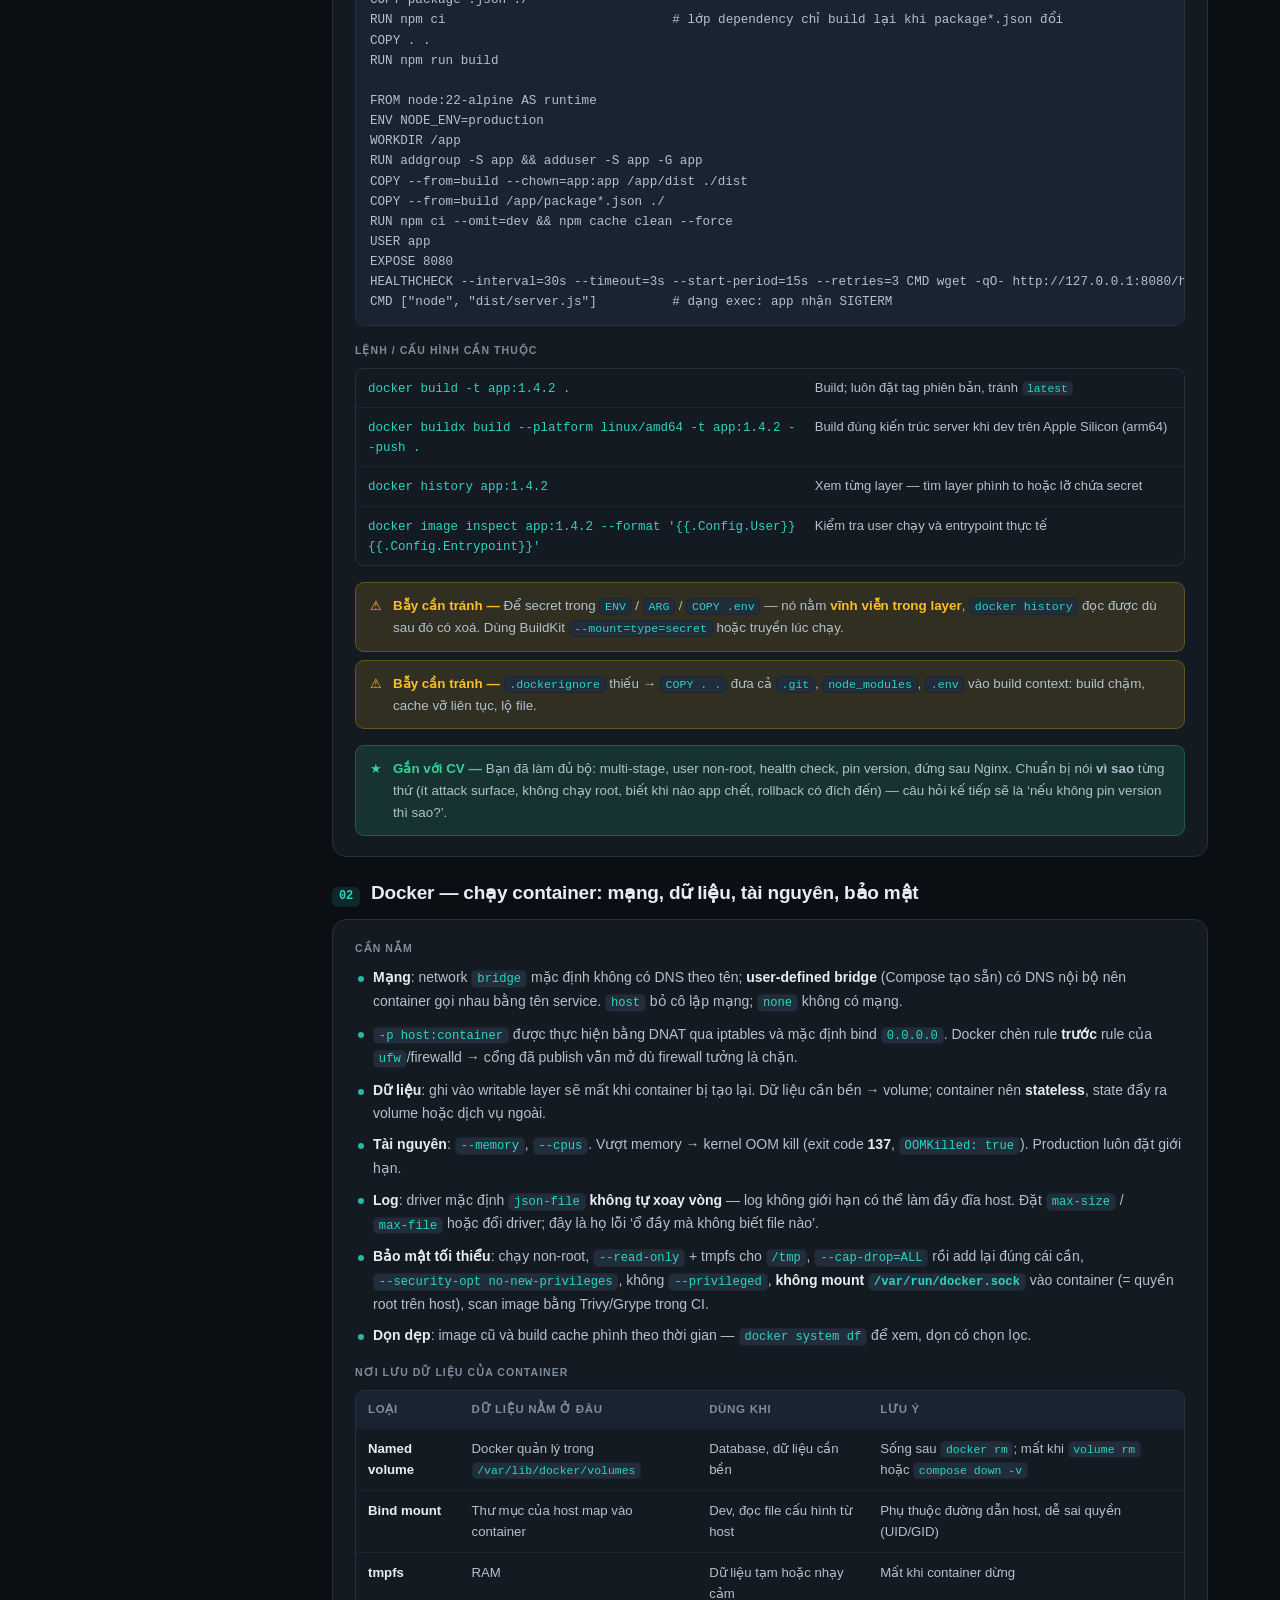
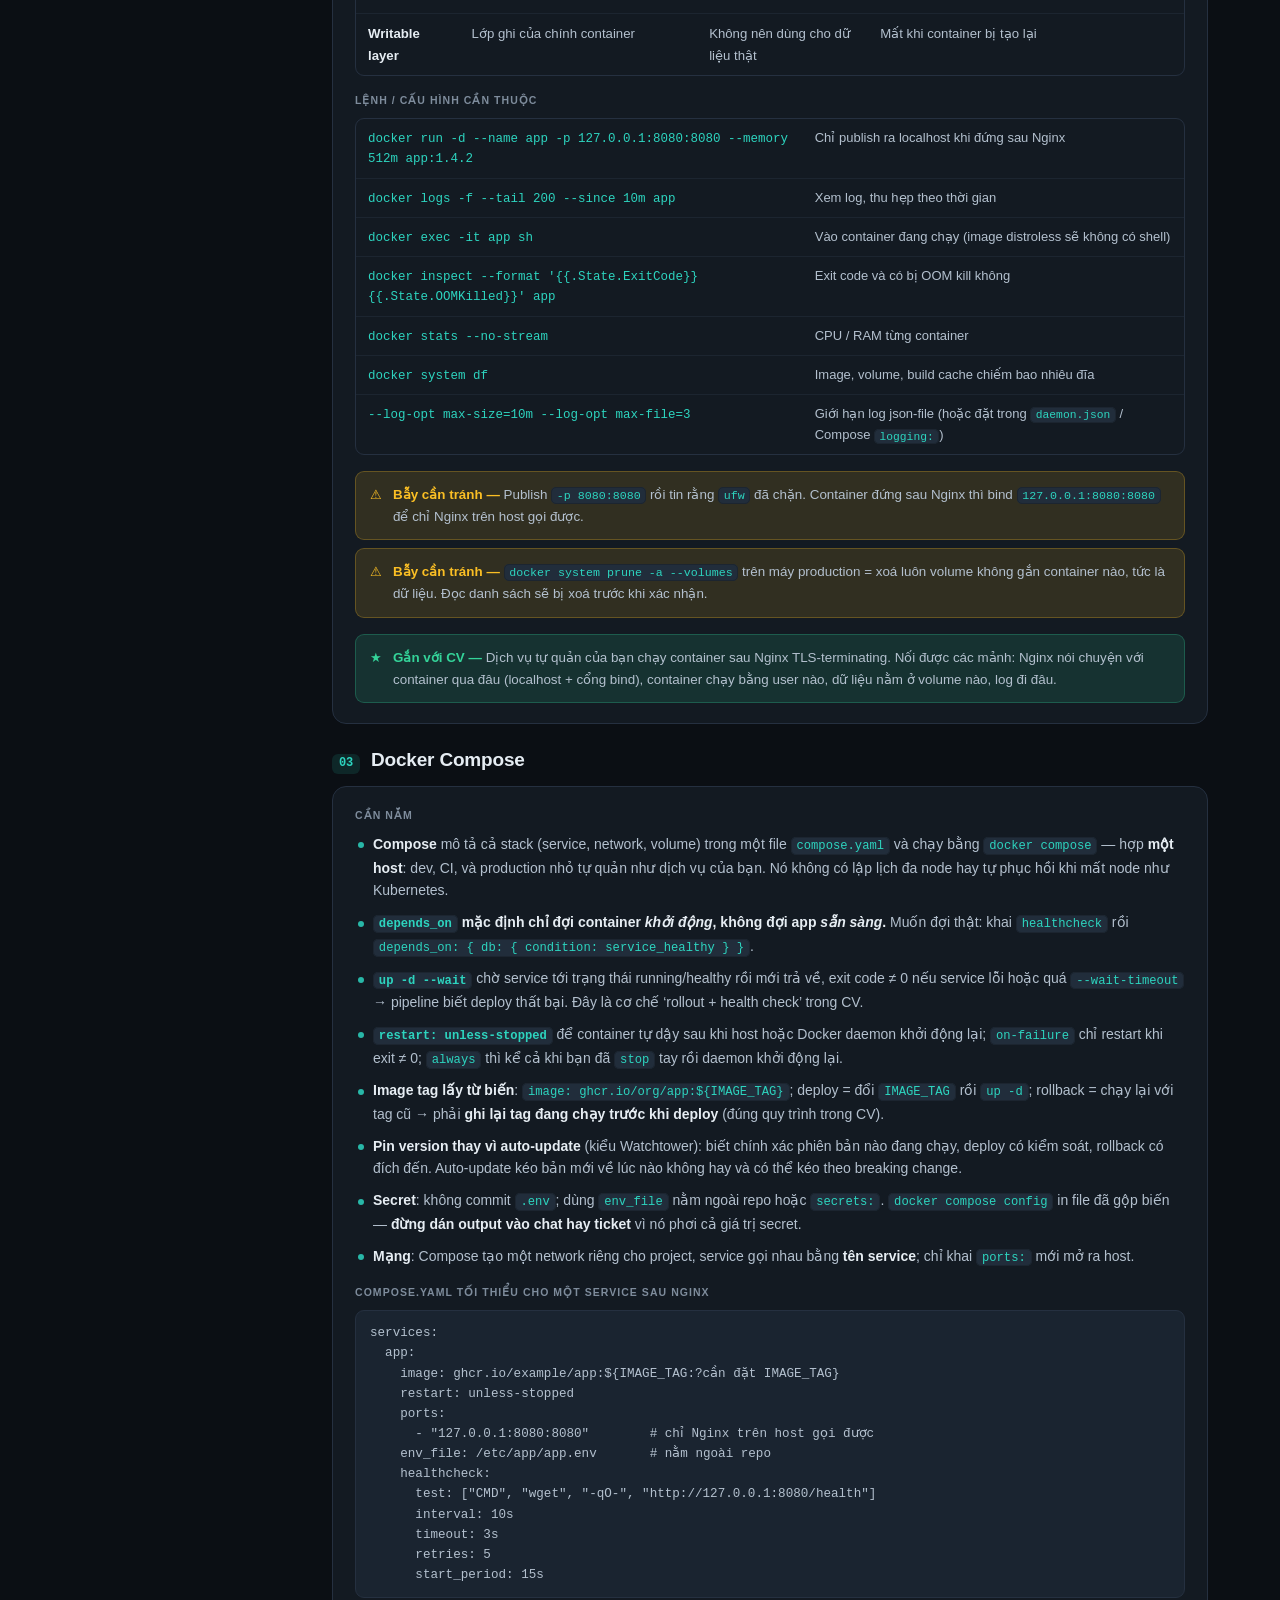
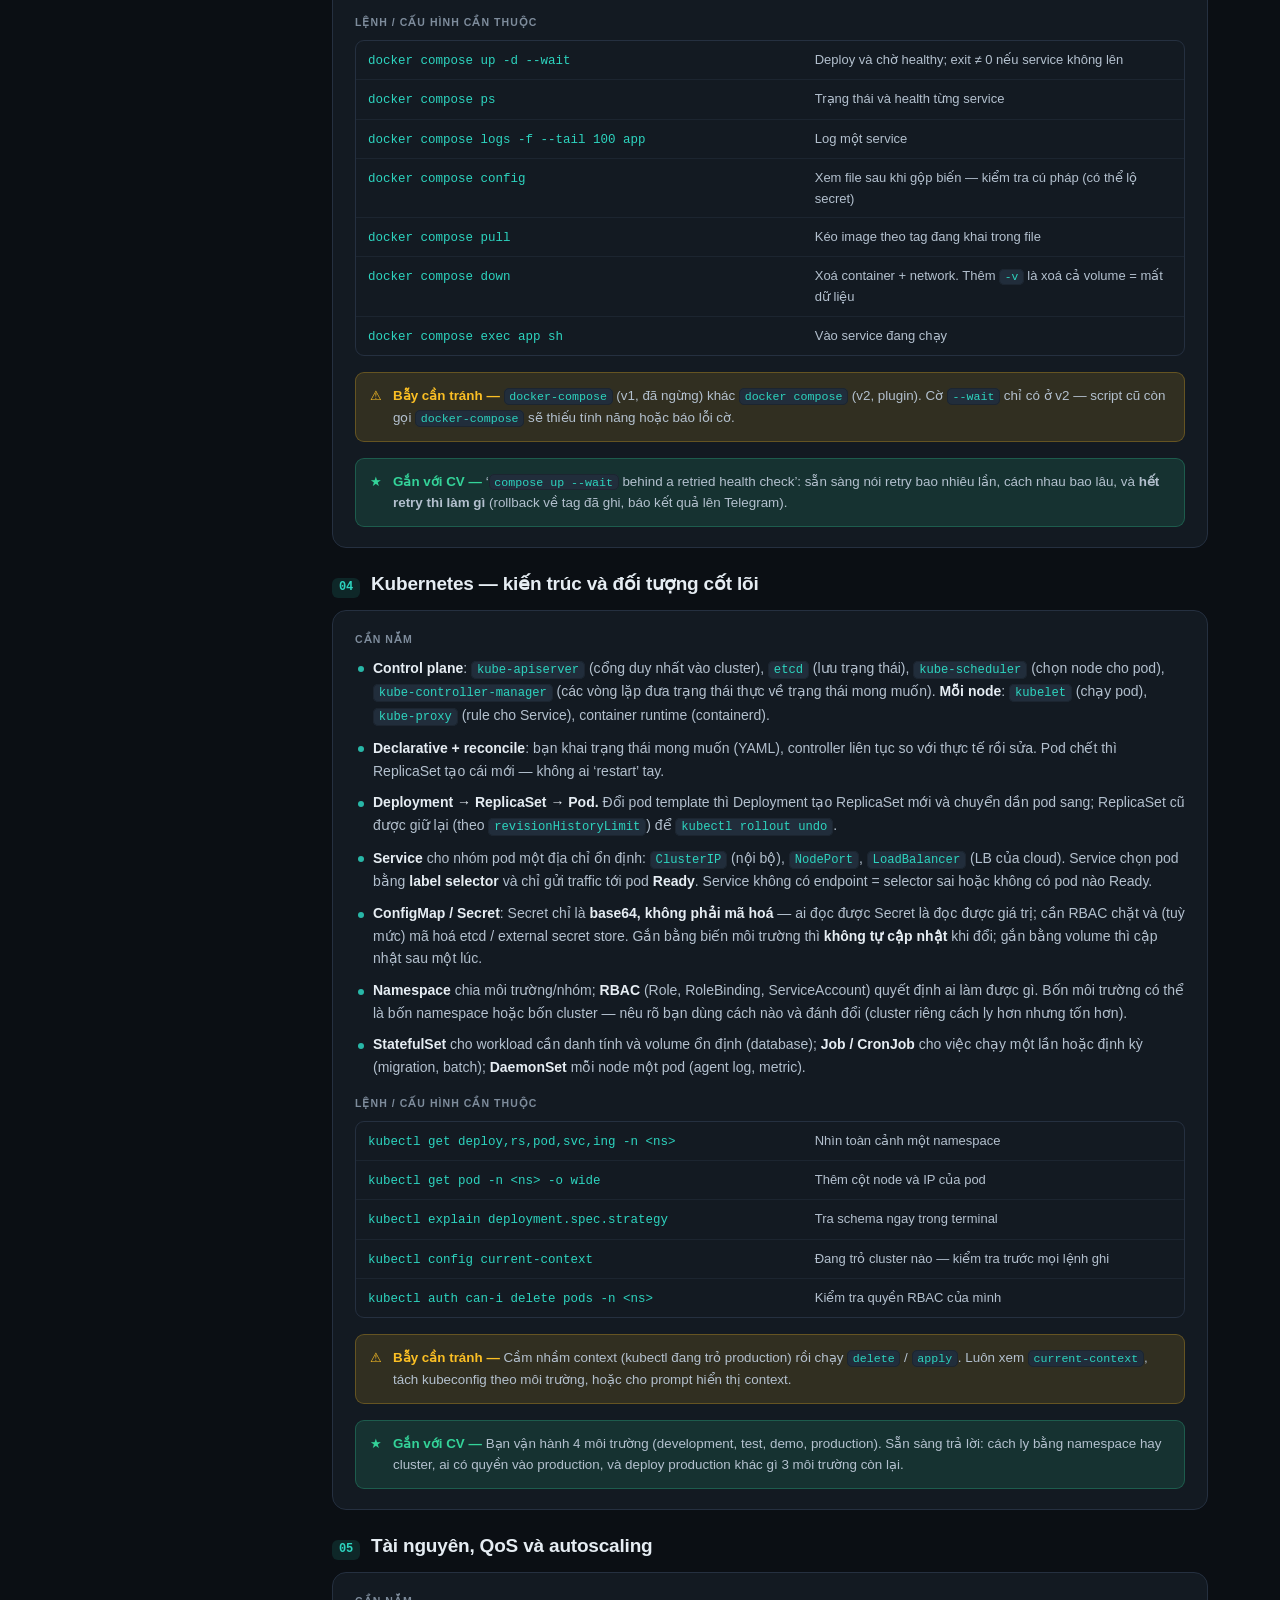
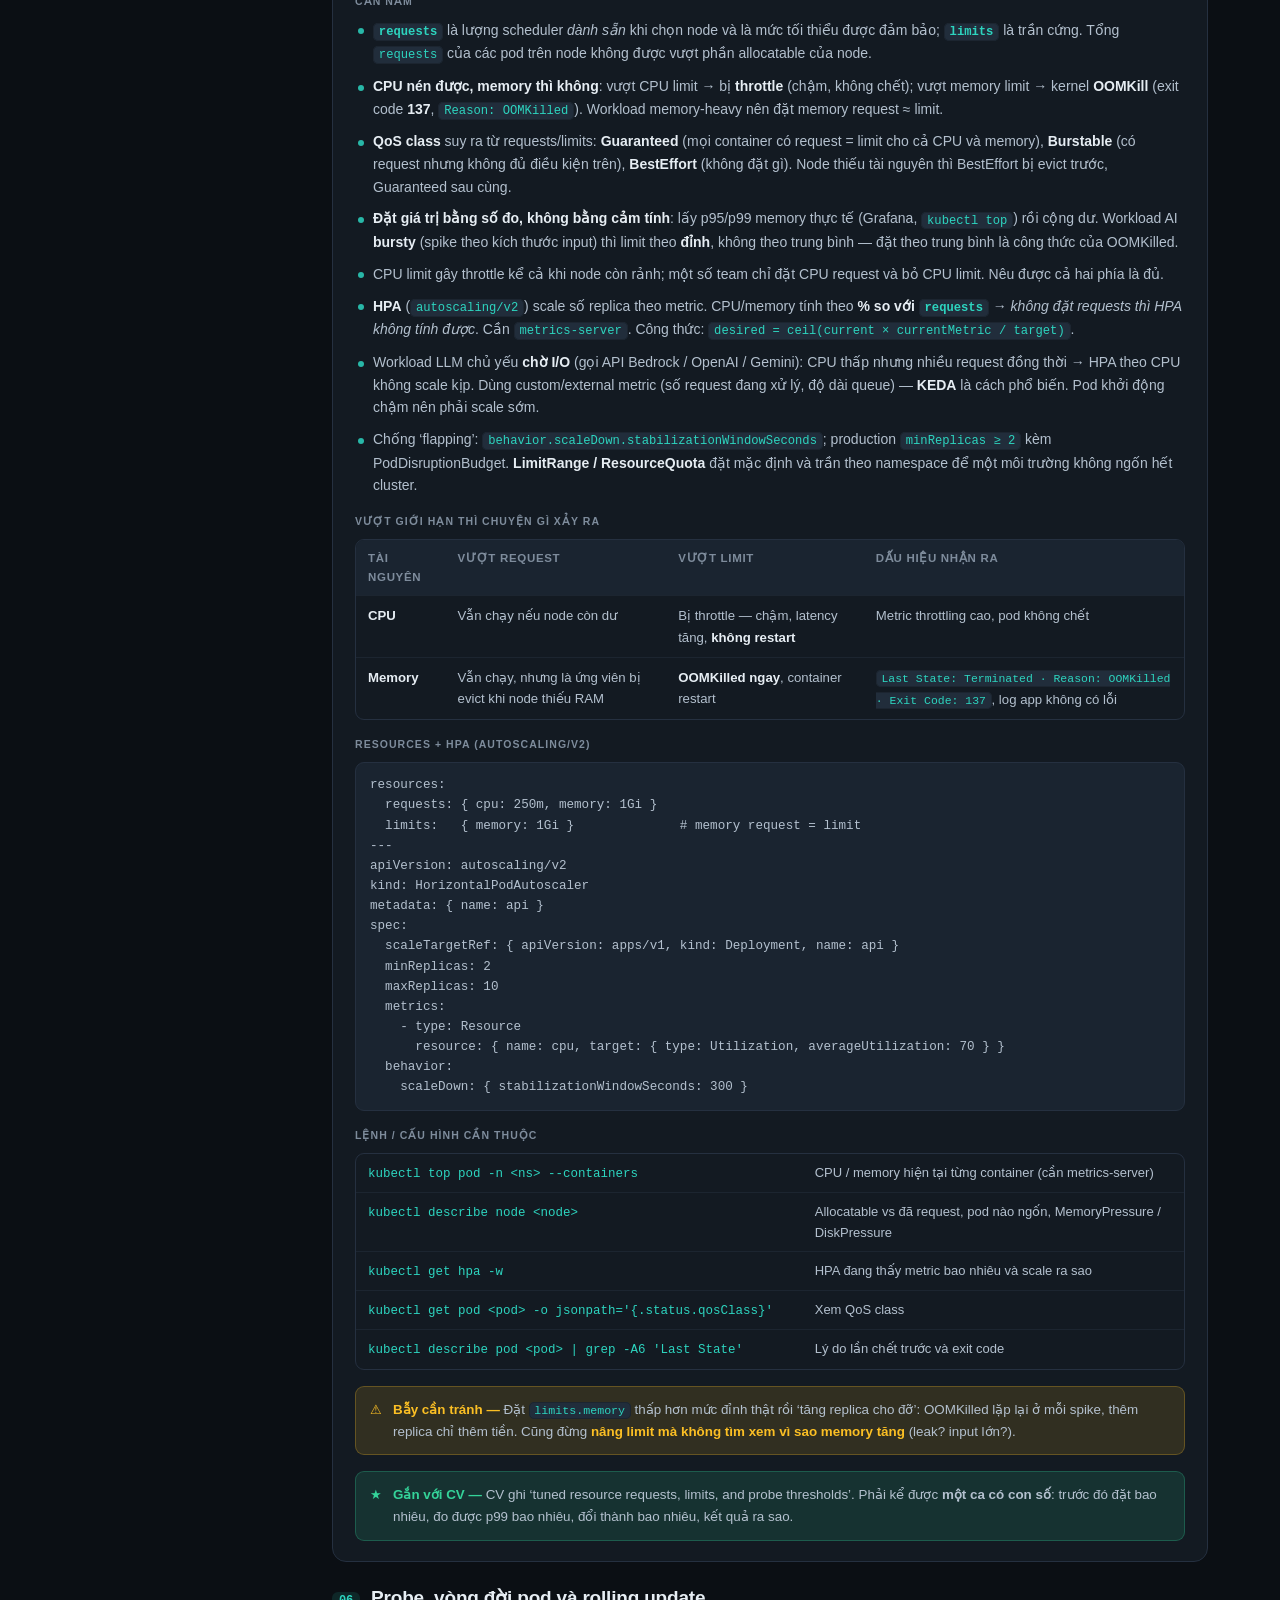
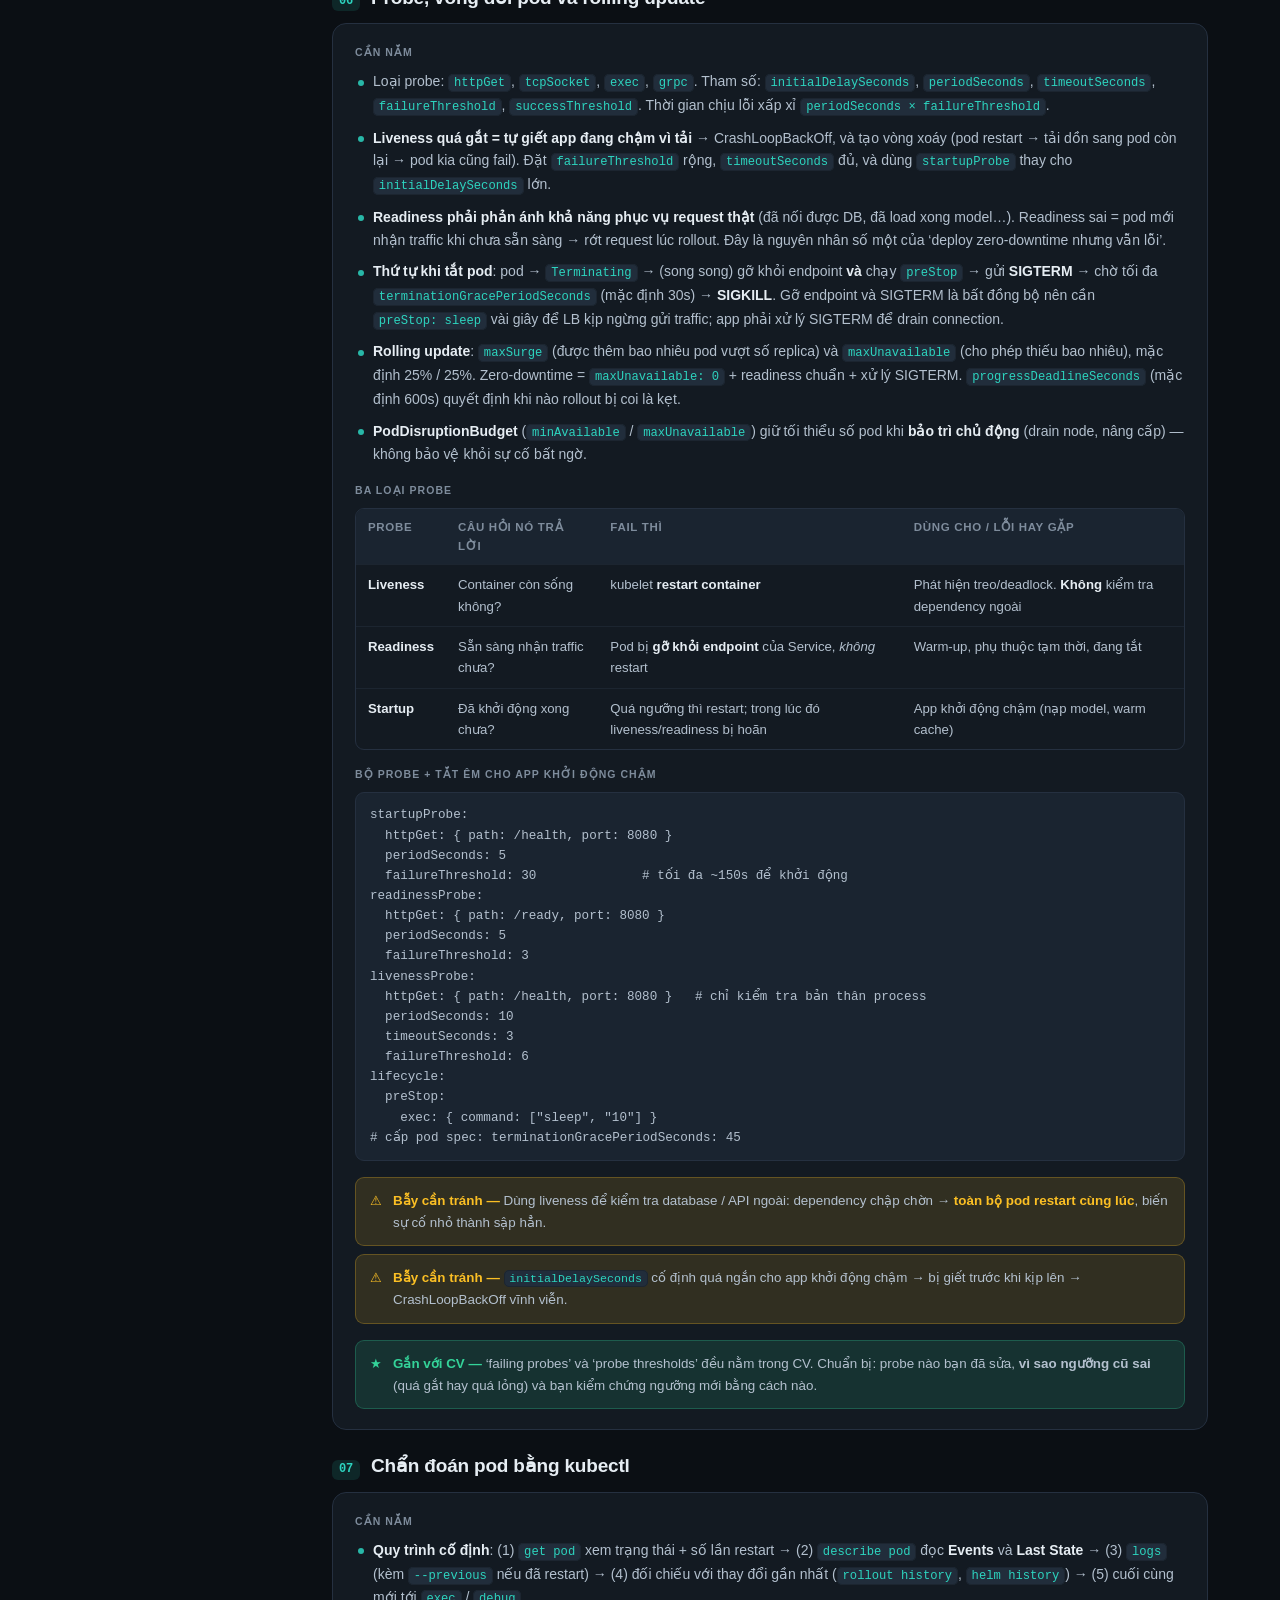
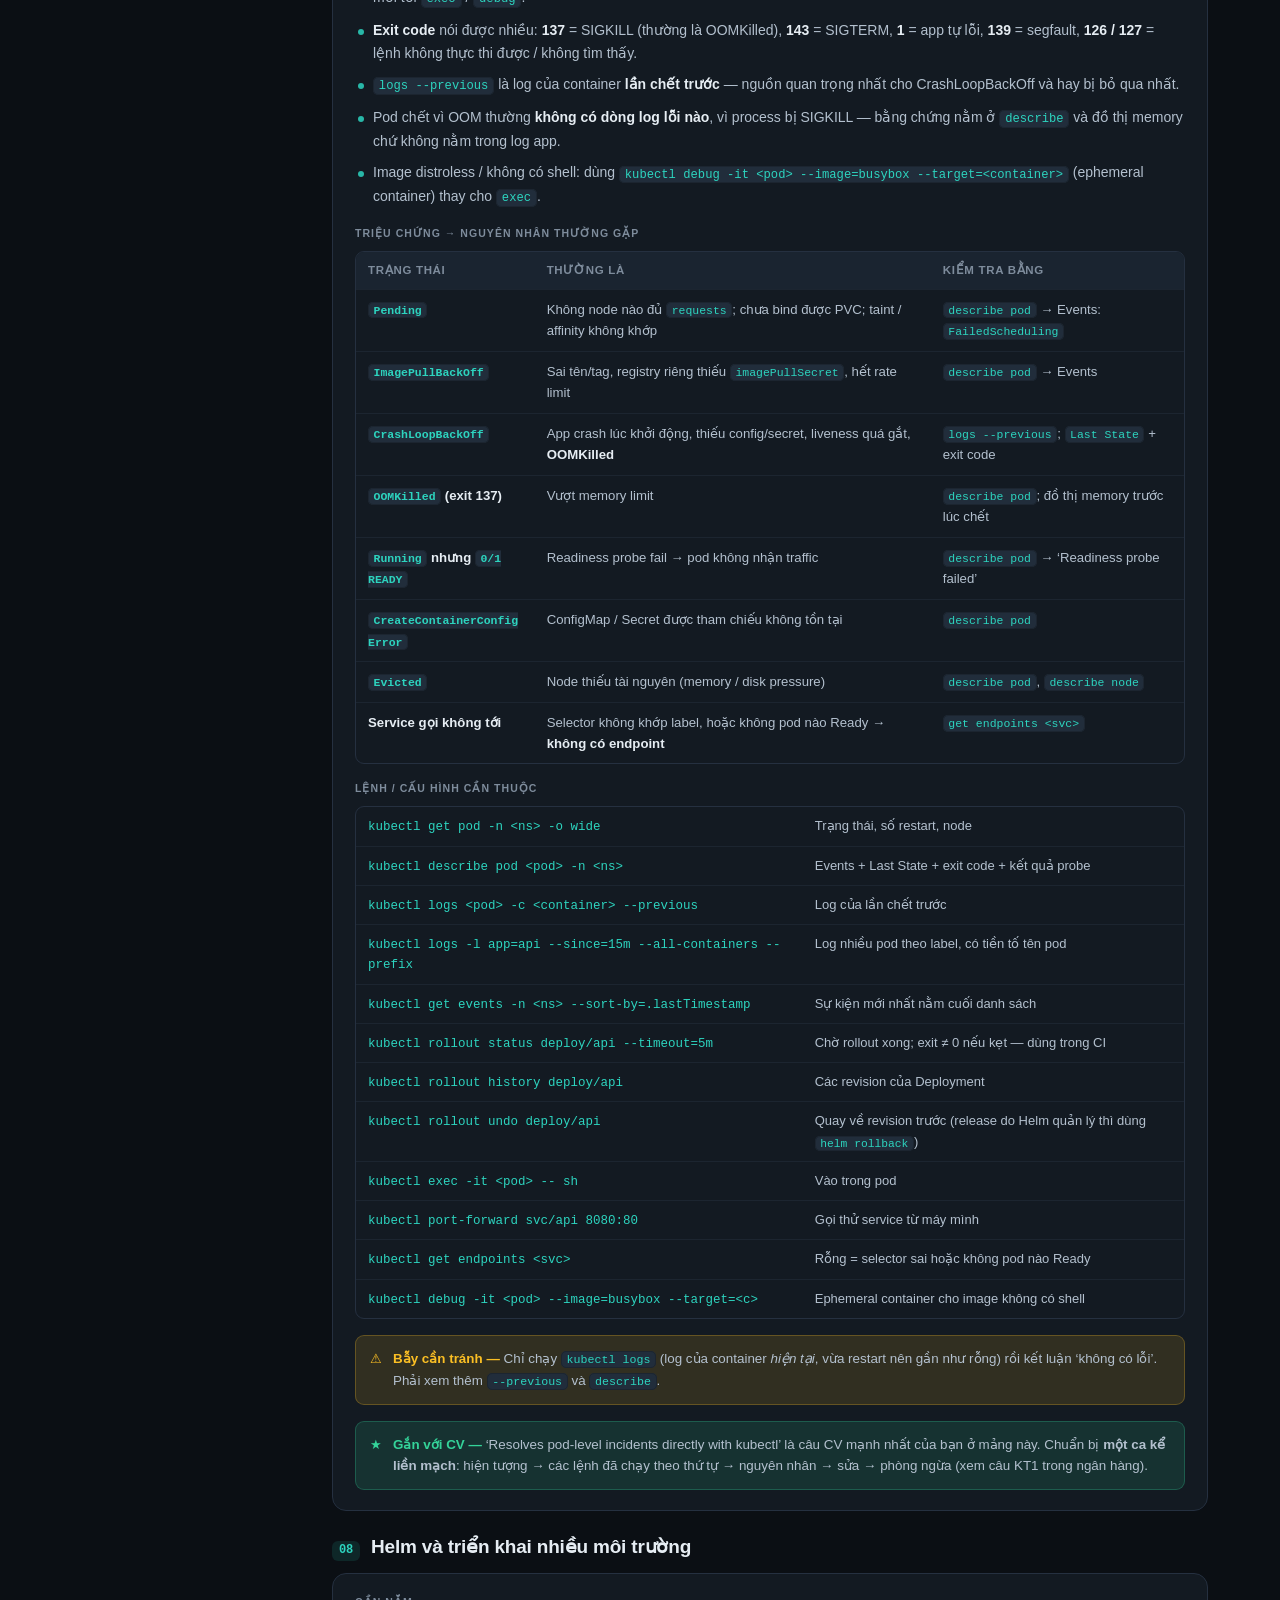
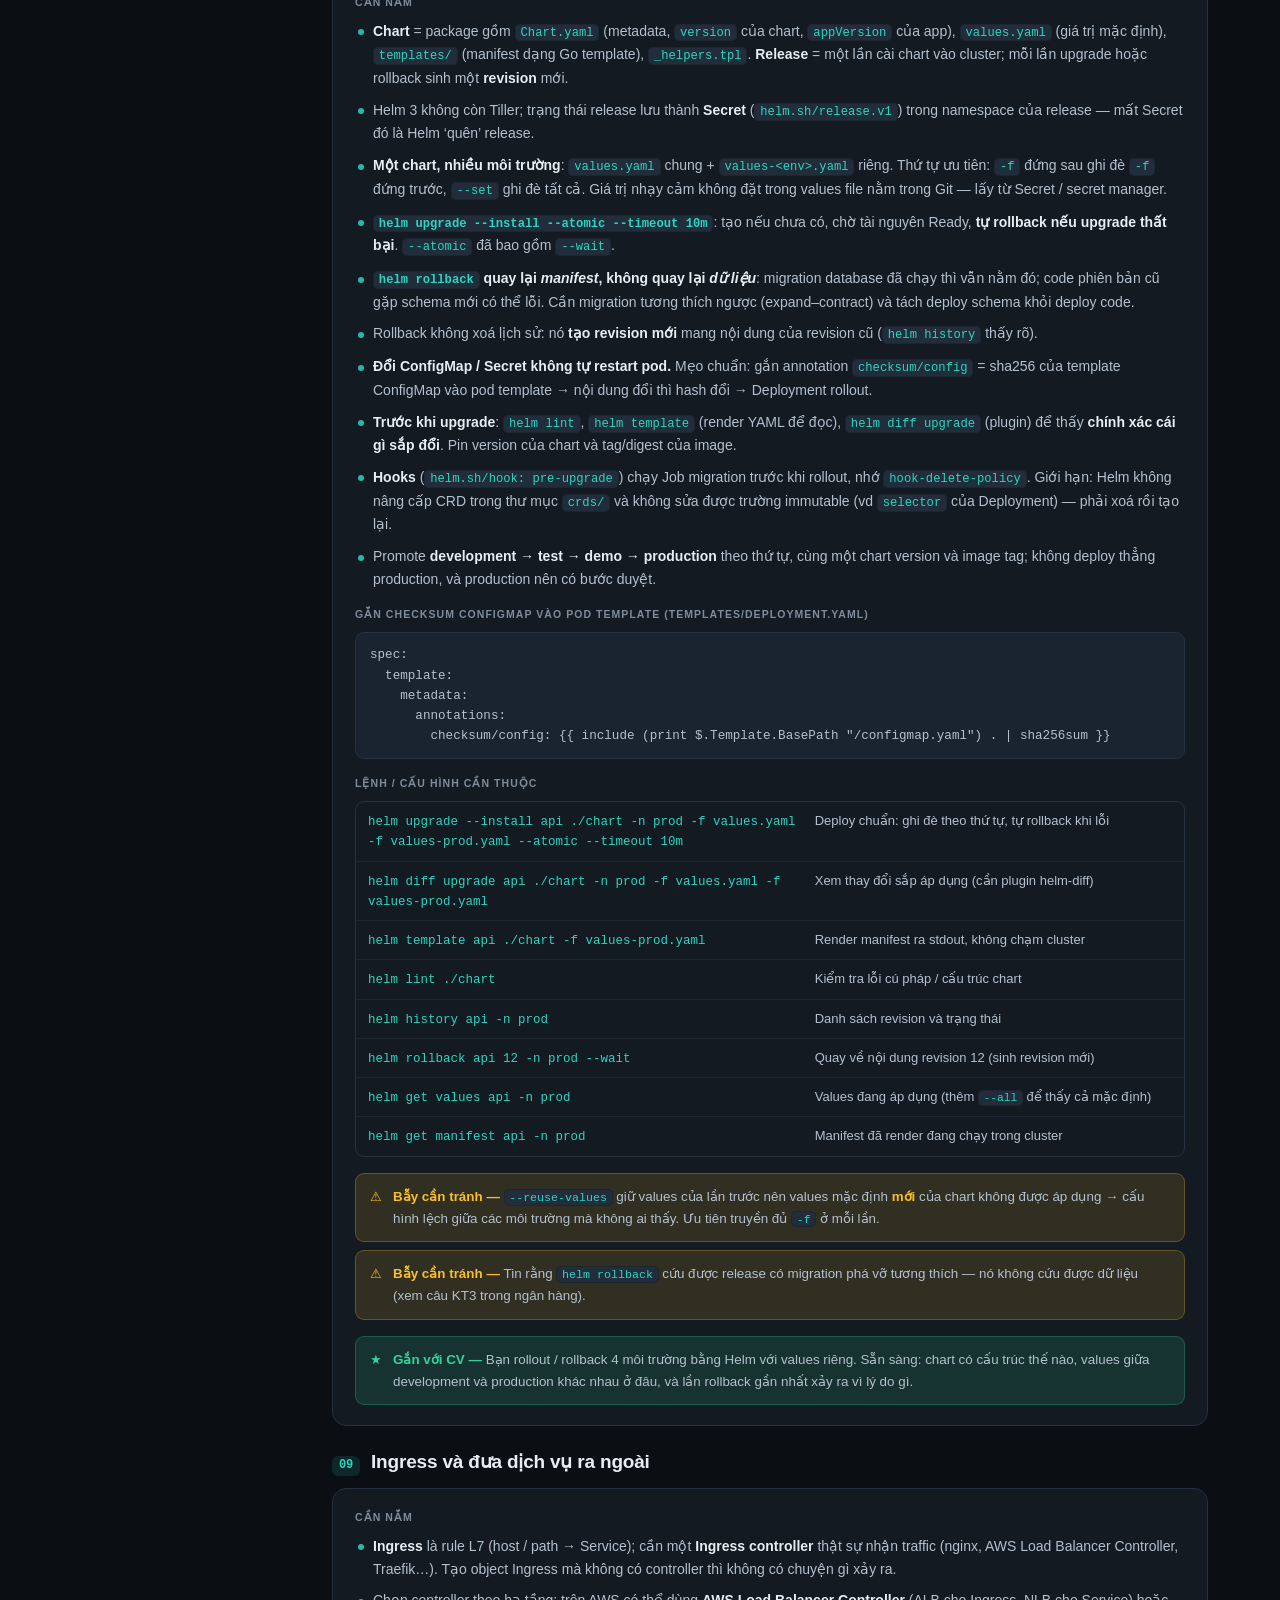
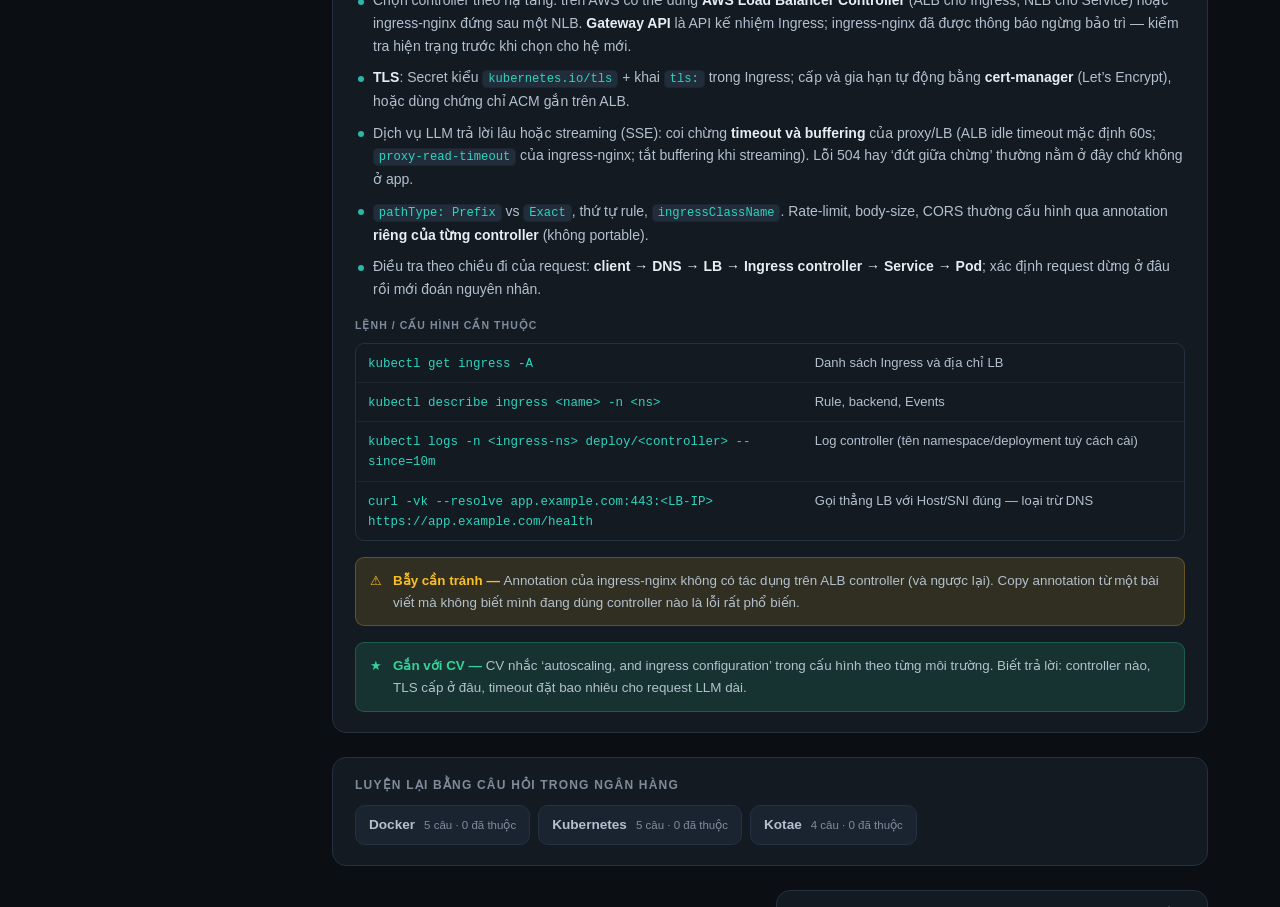
==== commit faf722ca: "chore: đổi tên dự án thành DevOps Study Guide (bỏ 'Interview') - Đổi tiêu đề trang, README, mô tả và" ====
--- a/index.html
+++ b/index.html
@@ -3,103 +3,26 @@
 <head>
 <meta charset="UTF-8">
 <meta name="viewport" content="width=device-width, initial-scale=1">
-<title>Interview Devops</title>
+<title>Container & K8s · DevOps Study Guide</title>
 <meta name="robots" content="noindex, nofollow, noarchive, nosnippet">
 <meta name="googlebot" content="noindex, nofollow">
-<meta name="description" content="Bộ ôn phỏng vấn vị trí DevOps Engineer: 91 câu hỏi và phân tích độ khớp CV với JD.">
+<meta name="description" content="Kiến thức Docker, Docker Compose, Kubernetes, Helm, kubectl theo đúng CV DevOps Engineer.">
 <link rel="stylesheet" href="css/style.css">
 <link rel="icon" href="data:image/svg+xml,<svg xmlns='http://www.w3.org/2000/svg' viewBox='0 0 100 100'><text y='.9em' font-size='90'>🎯</text></svg>">
+<script src="js/theme-init.js"></script>
 </head>
-<body>
+<body data-page="containers">
 
-<!-- ============ THANH TRÊN ============ -->
-<header class="topbar">
-  <nav class="tabs">
-    <button class="tab is-active" data-view="dashboard">Tổng quan</button>
-    <button class="tab" data-view="bank">Ngân hàng câu hỏi</button>
-  </nav>
-  <button class="icon-btn" id="themeToggle" title="Đổi nền sáng / tối">☀</button>
-</header>
+<!-- ============ THANH TRÊN — do js/common.js dựng từ danh sách TABS ============ -->
+<header class="topbar" id="topbar"></header>
 
 <main>
-
-<!-- ============ MÀN 1 · TỔNG QUAN ============ -->
-<section class="view is-active" id="view-dashboard">
-  <div class="wrap dash-grid">
-
-    <div class="panel">
-      <h2 class="section-title">Độ khớp CV ↔ JD</h2>
-      <div id="matchList"></div>
-    </div>
-
-    <div class="two-col">
-      <div class="panel">
-        <h2 class="section-title">Ba rủi ro phải có kịch bản sẵn</h2>
-        <div id="riskList"></div>
-      </div>
-      <div class="panel">
-        <h2 class="section-title">Tiến độ ôn</h2>
-        <div id="progressBox"></div>
-      </div>
-    </div>
-
-    <div class="panel">
-      <h2 class="section-title">Lộ trình ôn theo thứ tự ưu tiên</h2>
-      <div id="roadmapList"></div>
-    </div>
-
-    <div class="two-col">
-      <div class="panel">
-        <h2 class="section-title">Khung trả lời mọi câu tình huống</h2>
-        <ol class="rule-list" id="frameworkList"></ol>
-      </div>
-      <div class="panel">
-        <h2 class="section-title">Ba nguyên tắc mang vào phòng</h2>
-        <ol class="rule-list" id="ruleList"></ol>
-      </div>
-    </div>
-
-  </div>
-</section>
-
-<!-- ============ MÀN 2 · NGÂN HÀNG CÂU HỎI ============ -->
-<section class="view" id="view-bank">
-  <div class="wrap">
-    <div class="bank">
-
-      <aside class="sidebar">
-        <nav class="side-nav" id="sideNav"></nav>
-      </aside>
-
-      <div>
-        <div class="toolbar">
-          <label class="search">
-            <span style="color:var(--muted)">⌕</span>
-            <input type="search" id="searchInput" placeholder="Tìm trong câu hỏi, từ khoá, dàn ý…" autocomplete="off">
-          </label>
-          <div class="seg" id="segUu">
-            <button data-uu="all" class="is-active">Tất cả</button>
-            <button data-uu="gap">Gap</button>
-            <button data-uu="high">Hay hỏi</button>
-            <button data-uu="strong">Thế mạnh</button>
-          </div>
-          <label class="toggle">
-            <input type="checkbox" id="chkChuaThuoc"> Chỉ câu chưa thuộc
-          </label>
-          <button class="btn btn-ghost" id="btnMoHet" style="padding:8px 14px;font-size:13px">Mở hết</button>
-        </div>
-
-        <div class="result-line" id="resultLine"></div>
-        <div id="cardList"></div>
-      </div>
-
-    </div>
-  </div>
-</section>
-
+  <div class="wrap" id="kb"></div>
 </main>
 
+<script src="js/common.js"></script>
 <script src="js/data.js"></script>
-<script src="js/app.js"></script>
+<script src="js/kb/containers.js"></script>
+<script src="js/kb.js"></script>
 </body>
 </html>
--- a/css/style.css
+++ b/css/style.css
@@ -1,5 +1,5 @@
 /* ============================================================
-   Interview War Room — style.css
+   DevOps Study Guide — style.css
    Dark mặc định, có light mode, responsive, và bản in tử tế.
    ============================================================ */
 
@@ -102,16 +102,26 @@
   border-bottom: 1px solid var(--border);
 }
 
-.tabs { display: flex; gap: 4px; margin-right: auto; background: var(--surface); padding: 4px; border-radius: 11px; border: 1px solid var(--border); }
+/* Mỗi tab là một liên kết sang một trang HTML riêng; quá hẹp thì dải tab cuộn ngang */
+.tabs {
+  position: relative;
+  display: flex; align-items: center; gap: 4px;
+  margin-right: auto; min-width: 0;
+  overflow-x: auto; scrollbar-width: none;
+  background: var(--surface); padding: 4px; border-radius: 11px; border: 1px solid var(--border);
+}
+.tabs::-webkit-scrollbar { display: none; }
 
 .tab {
-  border: 0; background: transparent; color: var(--muted);
-  padding: 7px 15px; border-radius: 8px; font-size: 13.5px; font-weight: 550;
+  flex: none;
+  color: var(--muted); text-decoration: none;
+  padding: 7px 14px; border-radius: 8px; font-size: 13.5px; font-weight: 550; line-height: 1.5;
   transition: background .15s, color .15s;
   white-space: nowrap;
 }
 .tab:hover { color: var(--text-dim); }
 .tab.is-active { background: var(--accent-bg); color: var(--accent); }
+.tab-sep { flex: none; align-self: stretch; width: 1px; margin: 5px 5px; background: var(--border); }
 
 .icon-btn {
   flex: none;
@@ -124,9 +134,8 @@
 }
 .icon-btn:hover { border-color: var(--accent); color: var(--accent); }
 
-/* ---------- 4. Views & layout ---------- */
-.view { display: none; }
-.view.is-active { display: block; animation: fade .22s ease; }
+/* ---------- 4. Layout ---------- */
+main { animation: fade .22s ease; }
 @keyframes fade { from { opacity: 0; transform: translateY(4px); } to { opacity: 1; transform: none; } }
 
 .wrap { max-width: 1180px; margin: 0 auto; padding: 28px 22px 80px; }
@@ -143,71 +152,99 @@
   padding: 20px 22px;
 }
 
-/* ---------- 5. Dashboard ---------- */
-.dash-grid { display: grid; gap: 22px; }
-
-.match-row {
-  display: grid;
-  grid-template-columns: 210px 1fr 190px;
-  align-items: center; gap: 14px;
-  padding: 7px 0;
-  border-bottom: 1px solid var(--border-soft);
-}
-.match-row:last-child { border-bottom: 0; }
-.match-name { font-size: 13.5px; color: var(--text-dim); }
-
-.bar { height: 9px; border-radius: 99px; background: var(--surface-3); overflow: hidden; }
-.bar > i {
-  display: block; height: 100%; border-radius: 99px;
-  background: var(--c);
-  animation: grow .7s cubic-bezier(.22,.9,.3,1) both;
-}
-@keyframes grow { from { width: 0 !important; } }
-
-.match-tag { font-size: 12px; font-weight: 600; color: var(--c); text-align: right; }
-
-.two-col { display: grid; grid-template-columns: 1.55fr 1fr; gap: 22px; align-items: start; }
-
-.risk-card {
-  display: flex; gap: 14px;
-  padding: 14px 0;
-  border-bottom: 1px solid var(--border-soft);
-}
-.risk-card:last-child { border-bottom: 0; padding-bottom: 0; }
-.risk-no {
+/* ---------- 5. Trang kiến thức ---------- */
+.kb-head { margin-bottom: 26px; }
+.kb-eyebrow { font-size: 12px; font-weight: 700; letter-spacing: .1em; text-transform: uppercase; color: var(--accent); margin-bottom: 8px; }
+.kb-title { font-size: 30px; letter-spacing: -.02em; margin-bottom: 8px; }
+.kb-lead { margin: 0 0 16px; max-width: 72ch; color: var(--text-dim); font-size: 15.5px; }
+.kb-skill-label { font-size: 11px; font-weight: 700; letter-spacing: .09em; text-transform: uppercase; color: var(--muted); margin-bottom: 8px; }
+
+.kb-body { display: grid; grid-template-columns: minmax(0, 1fr); gap: 24px; }   /* minmax(0,…): khối mã dài không được kéo phình cột */
+.kb-sec { scroll-margin-top: 80px; }
+.kb-h { font-size: 19px; display: flex; align-items: baseline; gap: 11px; margin-bottom: 12px; }
+.kb-no {
   flex: none; font-family: var(--mono); font-size: 12px; font-weight: 700;
-  color: var(--gap); background: var(--gap-bg);
-  width: 30px; height: 30px; display: grid; place-items: center; border-radius: 8px;
-}
-.risk-ten { font-size: 14px; font-weight: 650; margin: 3px 0 4px; }
-.risk-noi { font-size: 13.2px; color: var(--text-dim); margin: 0; }
-
-.stat-big { font-size: 34px; font-weight: 700; letter-spacing: -.02em; line-height: 1.1; }
-.stat-sub { font-size: 12.5px; color: var(--muted); margin-top: 2px; }
-
-.progress-track { height: 10px; border-radius: 99px; background: var(--surface-3); overflow: hidden; margin: 16px 0 14px; }
-.progress-track > i { display: block; height: 100%; background: linear-gradient(90deg, var(--accent-dim), var(--accent)); border-radius: 99px; transition: width .4s; }
-
-.legend { display: flex; flex-direction: column; gap: 7px; font-size: 13px; }
-.legend div { display: flex; align-items: center; gap: 8px; color: var(--text-dim); }
-.legend b { margin-left: auto; font-variant-numeric: tabular-nums; color: var(--text); }
-.dot { width: 9px; height: 9px; border-radius: 50%; background: var(--c); flex: none; }
-
-.rm-item { display: flex; gap: 12px; align-items: flex-start; padding: 11px 0; border-bottom: 1px solid var(--border-soft); }
-.rm-item:last-child { border-bottom: 0; }
-.rm-item input { margin: 4px 0 0; width: 16px; height: 16px; accent-color: var(--accent); flex: none; cursor: pointer; }
-.rm-item.done .rm-ten { text-decoration: line-through; color: var(--muted); }
-.rm-ten { font-size: 14px; font-weight: 600; }
-.rm-ghi { font-size: 12.8px; color: var(--muted); margin-top: 1px; }
-.rm-gio { margin-left: auto; font-family: var(--mono); font-size: 11.5px; color: var(--muted); background: var(--surface-2); padding: 2px 8px; border-radius: 6px; flex: none; }
-
-.rule-list { margin: 0; padding-left: 20px; }
-.rule-list li { margin-bottom: 9px; color: var(--text-dim); font-size: 13.6px; }
-.rule-list li::marker { color: var(--accent); font-weight: 700; }
-
-/* ---------- 6. Bank layout ---------- */
-.bank { display: grid; grid-template-columns: 236px minmax(0, 1fr); gap: 24px; align-items: start; }
-.bank > * { min-width: 0; }   /* không có dòng này, dải chip cuộn ngang sẽ kéo phình cả grid */
+  color: var(--accent); background: var(--accent-bg); padding: 2px 7px; border-radius: 6px;
+}
+
+/* Các dòng CV của trang */
+.cv-box { border-left: 3px solid var(--accent); }
+.cv-list { list-style: none; margin: 0; padding: 0; display: grid; gap: 14px; }
+.cv-src { display: inline-block; font-size: 11px; font-weight: 700; letter-spacing: .05em; text-transform: uppercase; color: var(--accent); margin-bottom: 2px; }
+.cv-q { margin: 0; font-size: 13.8px; color: var(--text-dim); }
+.cv-q::before { content: "\201C"; }
+.cv-q::after  { content: "\201D"; }
+
+/* Ý cần nắm */
+.pts { list-style: none; margin: 0; padding: 0; }
+.pts li { position: relative; padding-left: 18px; margin-bottom: 9px; font-size: 14px; color: var(--text-dim); }
+.pts li:last-child { margin-bottom: 0; }
+.pts li::before { content: ""; position: absolute; left: 3px; top: .68em; width: 6px; height: 6px; border-radius: 50%; background: var(--accent); opacity: .85; }
+.pts b, .cmd-d b, .tbl b, .kb-lead b { color: var(--text); font-weight: 650; }
+
+/* Bảng so sánh */
+.tbl-wrap { overflow-x: auto; border: 1px solid var(--border); border-radius: var(--radius-s); }
+.tbl { width: 100%; min-width: 540px; border-collapse: collapse; font-size: 13.2px; }
+.tbl th, .tbl td { text-align: left; vertical-align: top; padding: 9px 12px; border-bottom: 1px solid var(--border-soft); color: var(--text-dim); }
+.tbl th { background: var(--surface-2); color: var(--muted); font-size: 11.5px; font-weight: 700; letter-spacing: .06em; text-transform: uppercase; }
+.tbl td:first-child { color: var(--text); font-weight: 600; }
+.tbl tr:last-child td { border-bottom: 0; }
+.tbl code { white-space: normal; overflow-wrap: anywhere; }
+
+/* Khối mã mẫu */
+.code {
+  margin: 0; padding: 12px 14px; overflow-x: auto;
+  background: var(--surface-2); border: 1px solid var(--border); border-radius: var(--radius-s);
+  font-family: var(--mono); font-size: 12.6px; line-height: 1.6; color: var(--text-dim); tab-size: 2;
+}
+.code code { background: none; border: 0; padding: 0; color: inherit; font-size: inherit; white-space: pre; overflow-wrap: normal; }
+
+/* Danh sách lệnh */
+.cmds { border: 1px solid var(--border); border-radius: var(--radius-s); overflow: hidden; }
+.cmd { display: grid; grid-template-columns: minmax(0, 1.2fr) minmax(0, 1fr); gap: 4px 18px; align-items: baseline; padding: 8px 12px; border-bottom: 1px solid var(--border-soft); }
+.cmd:last-child { border-bottom: 0; }
+.cmd-c { font-family: var(--mono); font-size: 12.5px; color: var(--accent); overflow-wrap: anywhere; }
+[data-theme="light"] .cmd-c { color: var(--accent-dim); }
+.cmd-d { font-size: 13px; color: var(--text-dim); }
+
+/* Gắn với CV */
+.cvtip {
+  display: flex; gap: 11px;
+  background: var(--strong-bg);
+  border: 1px solid color-mix(in srgb, var(--strong) 26%, transparent);
+  border-radius: var(--radius-s);
+  padding: 12px 14px;
+  font-size: 13.4px; color: var(--text-dim);
+}
+.cvtip > div b:first-child { color: var(--strong); font-weight: 700; }
+.cvtip-ico { flex: none; color: var(--strong); }
+.trap + .trap { margin-top: 8px; }
+
+/* Nối sang ngân hàng câu hỏi + chuyển trang */
+.rel { display: flex; flex-wrap: wrap; gap: 8px; }
+.rel a {
+  display: inline-flex; align-items: baseline; gap: 9px;
+  background: var(--surface-2); border: 1px solid var(--border); border-radius: 10px;
+  padding: 8px 13px; font-size: 13.6px; font-weight: 600; color: var(--text-dim); text-decoration: none;
+  transition: border-color .15s, color .15s;
+}
+.rel a:hover { border-color: var(--accent); color: var(--accent); }
+.rel .n { font-size: 11.5px; font-weight: 500; color: var(--muted); }
+
+.pager { display: grid; grid-template-columns: 1fr 1fr; gap: 12px; }
+.pg {
+  display: grid; gap: 2px; padding: 13px 16px;
+  background: var(--surface); border: 1px solid var(--border); border-radius: var(--radius);
+  color: var(--text); text-decoration: none; transition: border-color .15s;
+}
+.pg:hover { border-color: var(--accent); }
+.pg-next { grid-column: 2; text-align: right; }
+.pg-k { font-size: 11.5px; font-weight: 600; color: var(--muted); }
+.pg-t { font-size: 14.5px; font-weight: 650; }
+
+/* ---------- 6. Bố cục hai cột: mục lục bên trái + nội dung (ngân hàng câu hỏi và trang kiến thức) ---------- */
+.bank, .kb-layout { display: grid; grid-template-columns: 236px minmax(0, 1fr); gap: 24px; align-items: start; }
+.bank > *, .kb-layout > * { min-width: 0; }   /* không có dòng này, dải chip cuộn ngang sẽ kéo phình cả grid */
 
 .sidebar { position: sticky; top: 74px; }
 .side-group + .side-group { margin-top: 18px; }
@@ -218,13 +255,15 @@
 .side-link {
   display: flex; align-items: center; gap: 8px; width: 100%;
   border: 0; background: transparent; color: var(--text-dim);
-  padding: 6px 10px; border-radius: 8px; font-size: 13.4px; text-align: left;
+  padding: 6px 10px; border-radius: 8px; font-size: 13.4px; text-align: left; text-decoration: none;
   transition: background .13s, color .13s;
 }
 .side-link:hover { background: var(--surface-2); color: var(--text); }
 .side-link.is-active { background: var(--accent-bg); color: var(--accent); font-weight: 600; }
 .side-count { margin-left: auto; font-size: 11.5px; color: var(--muted); font-variant-numeric: tabular-nums; }
 .side-link.is-active .side-count { color: var(--accent); }
+.side-no { flex: none; font-family: var(--mono); font-size: 11px; color: var(--muted); }
+.side-link.is-active .side-no { color: var(--accent); }
 
 /* ---------- 7. Toolbar ---------- */
 .toolbar { display: flex; flex-wrap: wrap; gap: 10px; align-items: center; margin-bottom: 18px; }
@@ -370,8 +409,7 @@
 
 /* --- Máy tính bảng: bỏ cột sidebar, dồn về một cột --- */
 @media (max-width: 1000px) {
-  .two-col { grid-template-columns: 1fr; }
-  .bank { grid-template-columns: minmax(0, 1fr); }
+  .bank, .kb-layout { grid-template-columns: minmax(0, 1fr); }
   .sidebar { position: static; }
   .side-nav { display: flex; flex-wrap: wrap; gap: 6px; }
   .side-group { display: contents; }
@@ -394,7 +432,7 @@
   }
   .icon-btn { grid-area: 1 / 2; width: 34px; height: 34px; }
   .tabs { grid-area: 1 / 1; width: 100%; margin: 0; padding: 3px; }
-  .tab { flex: 1; text-align: center; padding: 9px 4px; font-size: 13px; }
+  .tab { padding: 9px 12px; font-size: 13px; }
 
   .wrap { padding: 18px 14px 64px; }
   .panel { padding: 15px 16px; border-radius: 12px; }
@@ -442,19 +480,26 @@
   code { white-space: normal; overflow-wrap: anywhere; }
   .chip { overflow-wrap: anywhere; }
 
-  /* Tổng quan */
-  .match-row { grid-template-columns: 1fr; gap: 5px; padding: 10px 0; }
-  .match-tag { text-align: left; }
-  .rm-item { flex-wrap: wrap; }
-  .rm-gio { margin: 3px 0 0 28px; }
-  .risk-noi { font-size: 13.8px; }
-  .rule-list li { font-size: 14.2px; }
+  /* Trang kiến thức */
+  .kb-head { margin-bottom: 18px; }
+  .kb-title { font-size: 24px; }
+  .kb-lead { font-size: 15px; }
+  .kb-body { gap: 18px; }
+  .kb-h { font-size: 17.5px; }
+  .pts li { font-size: 14.6px; }
+  .cv-q { font-size: 14.2px; }
+  .cmd { grid-template-columns: minmax(0, 1fr); gap: 3px; padding: 10px 12px; }
+  .cmd-d { font-size: 13.6px; }
+  .cvtip { font-size: 14px; padding: 12px 13px; }
+  .code { font-size: 12px; padding: 11px 12px; }
+  .pager { gap: 9px; }
+  .pg { padding: 11px 13px; }
 
 }
 
 /* --- Điện thoại nhỏ (iPhone SE, máy 360px) --- */
 @media (max-width: 400px) {
-  .tab { font-size: 12.2px; padding: 9px 2px; }
+  .tab { font-size: 12.5px; padding: 9px 10px; }
   .card-q { font-size: 15px; }
   .side-link { padding: 7px 11px; font-size: 13px; }
 }
@@ -467,9 +512,11 @@
     --text: #000; --text-dim: #222; --muted: #555; --accent: #0a6b60;
   }
   body { background: #fff; font-size: 11pt; }
-  .topbar, .toolbar, .sidebar, .status-set, .chev, .icon-btn, .result-line { display: none !important; }
-  .view { display: block !important; }
-  .bank { grid-template-columns: minmax(0, 1fr); }
+  .topbar, .toolbar, .sidebar, .status-set, .chev, .icon-btn, .result-line, .pager { display: none !important; }
+  .bank, .kb-layout { grid-template-columns: minmax(0, 1fr); }
+  .kb-sec { break-inside: avoid-page; }
+  .code { white-space: pre-wrap; }
+  .code code { white-space: pre-wrap; }
   .wrap { max-width: none; padding: 0; }
   .card { break-inside: avoid; box-shadow: none; margin-bottom: 8pt; border: 1px solid #ccc; }
   .card .card-body { display: block !important; }
